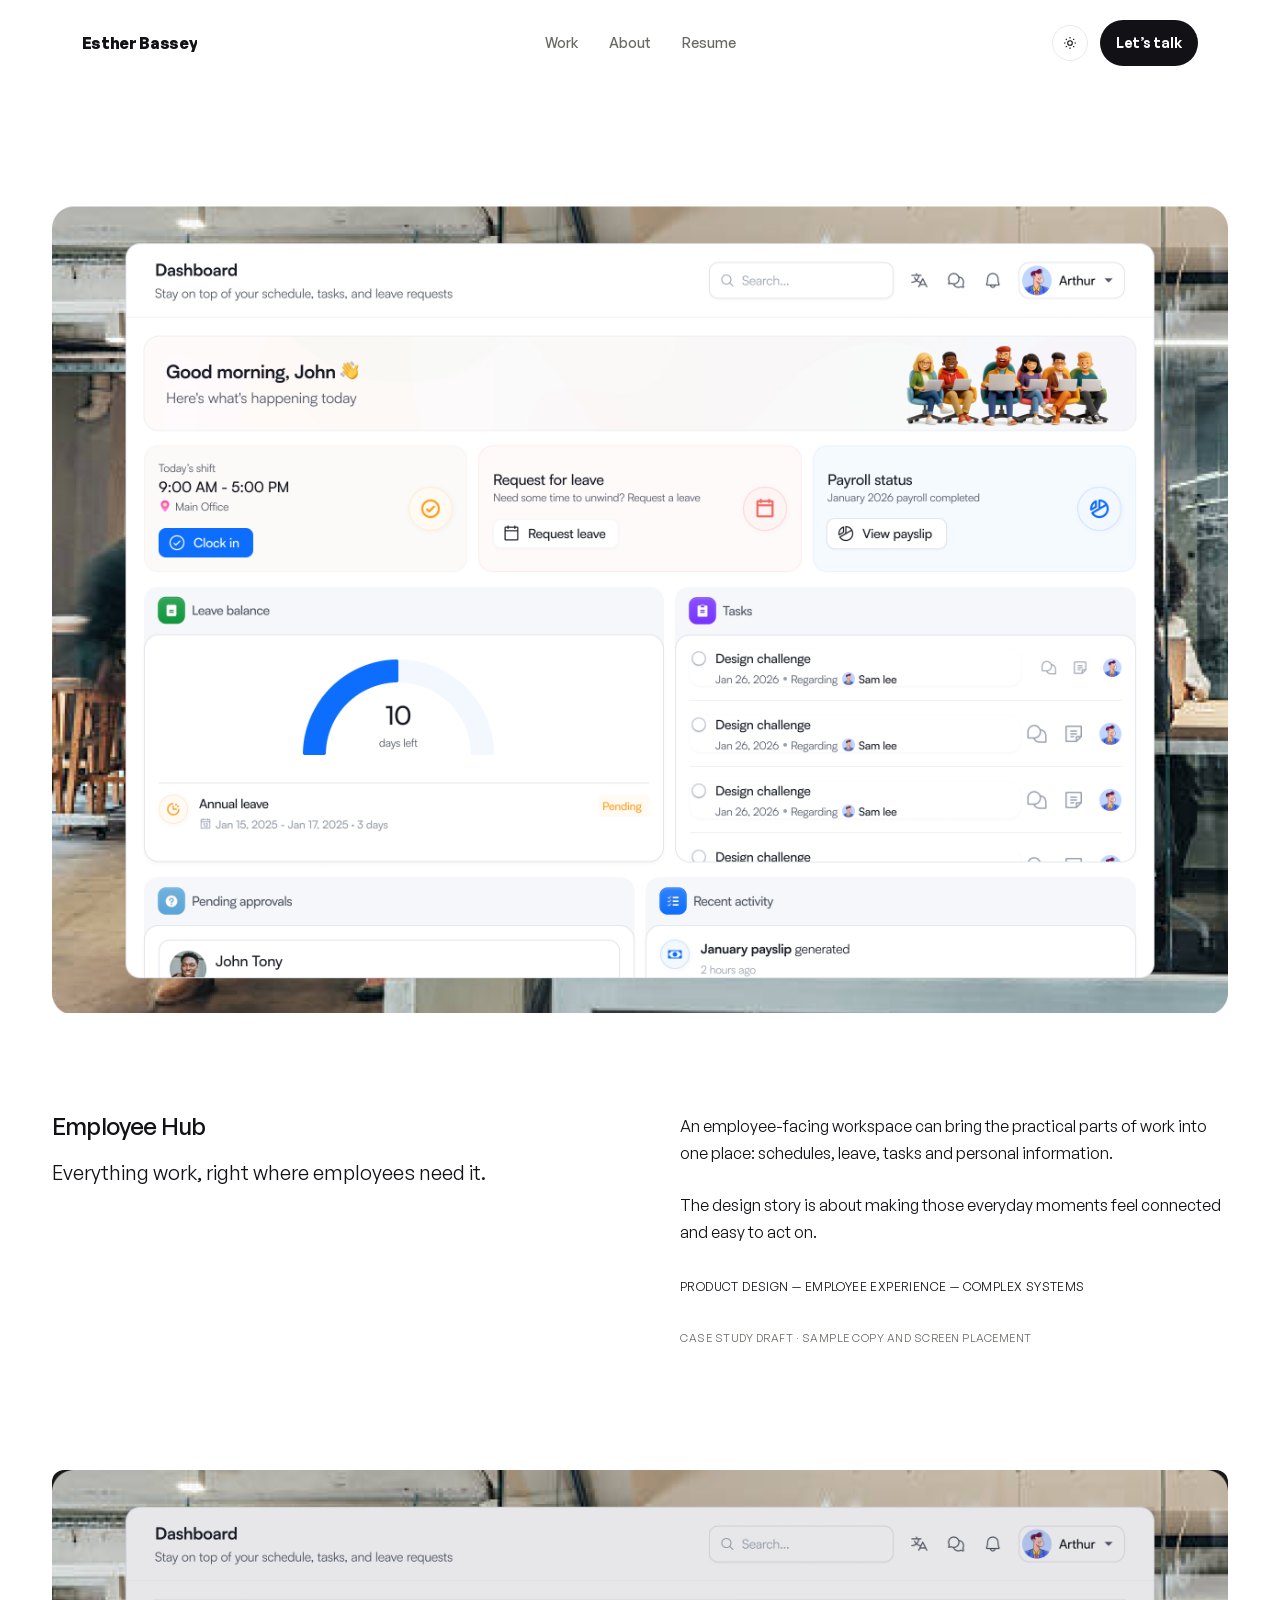
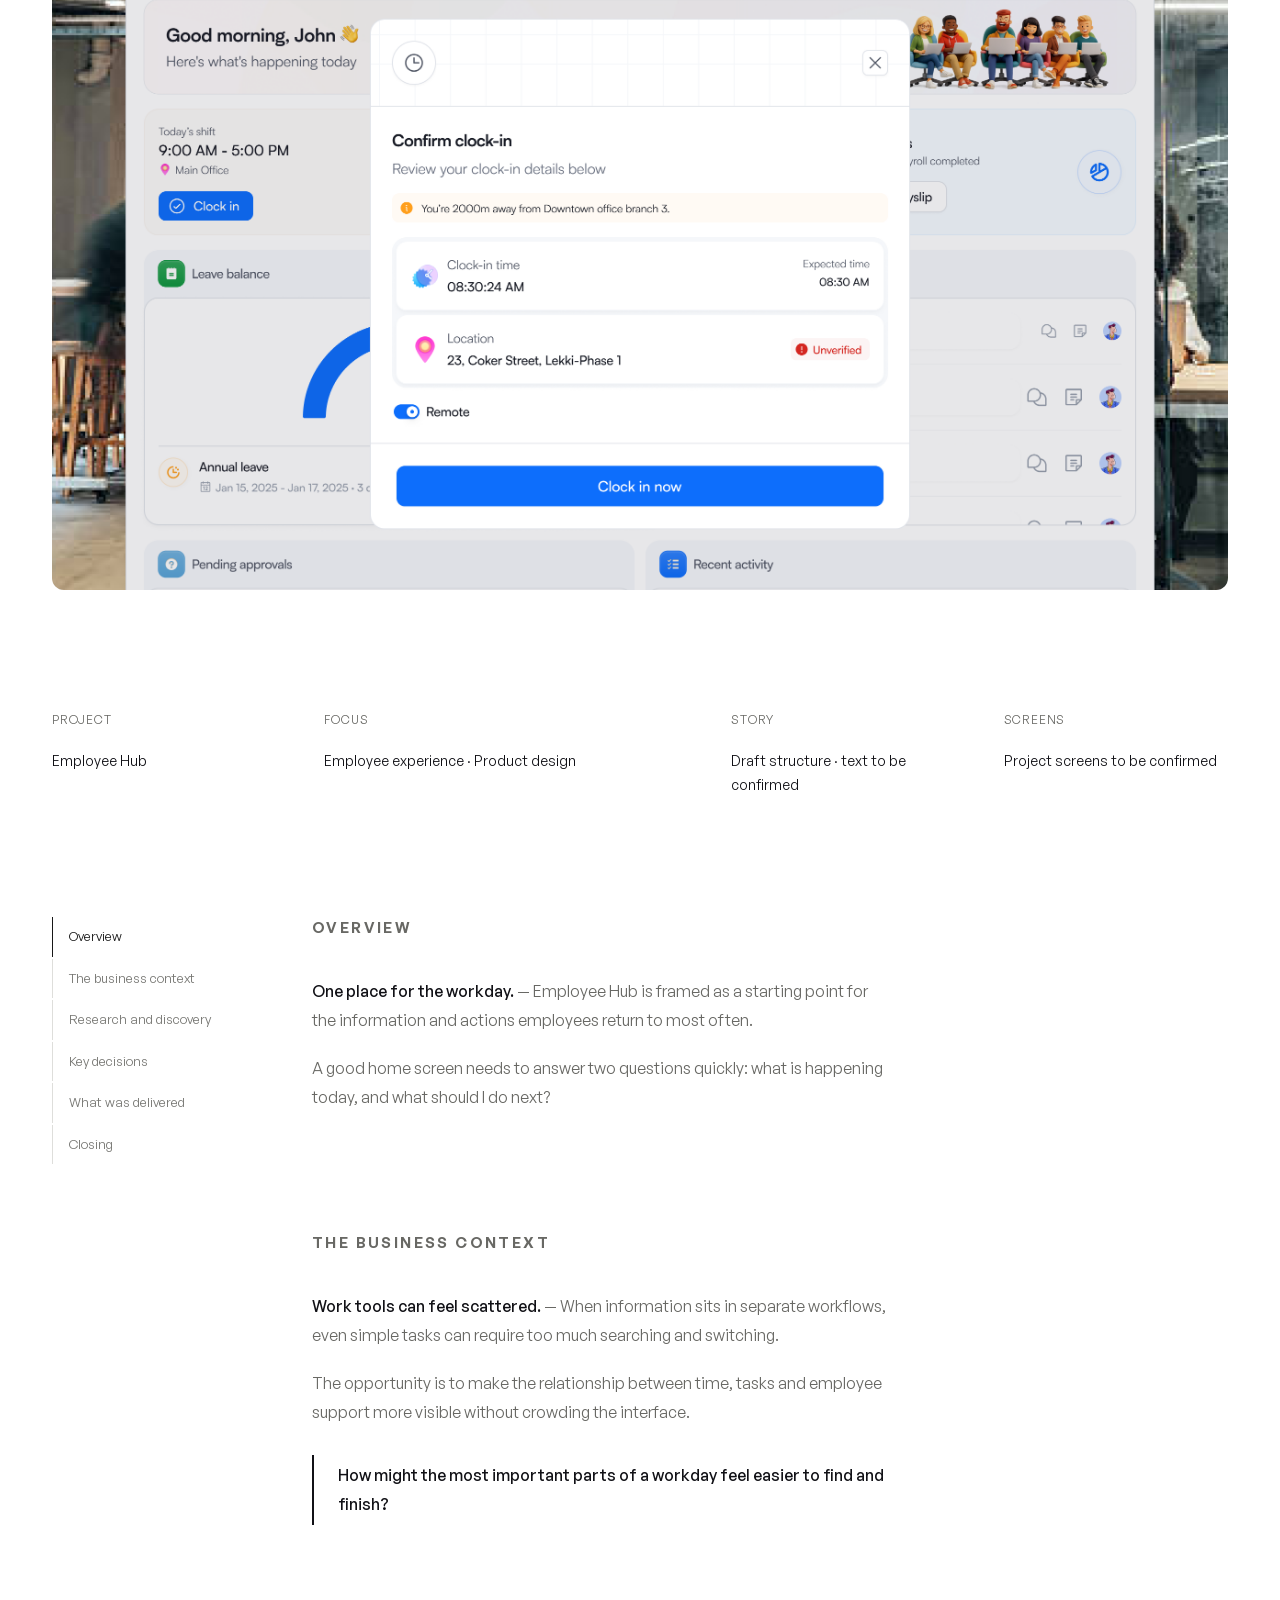
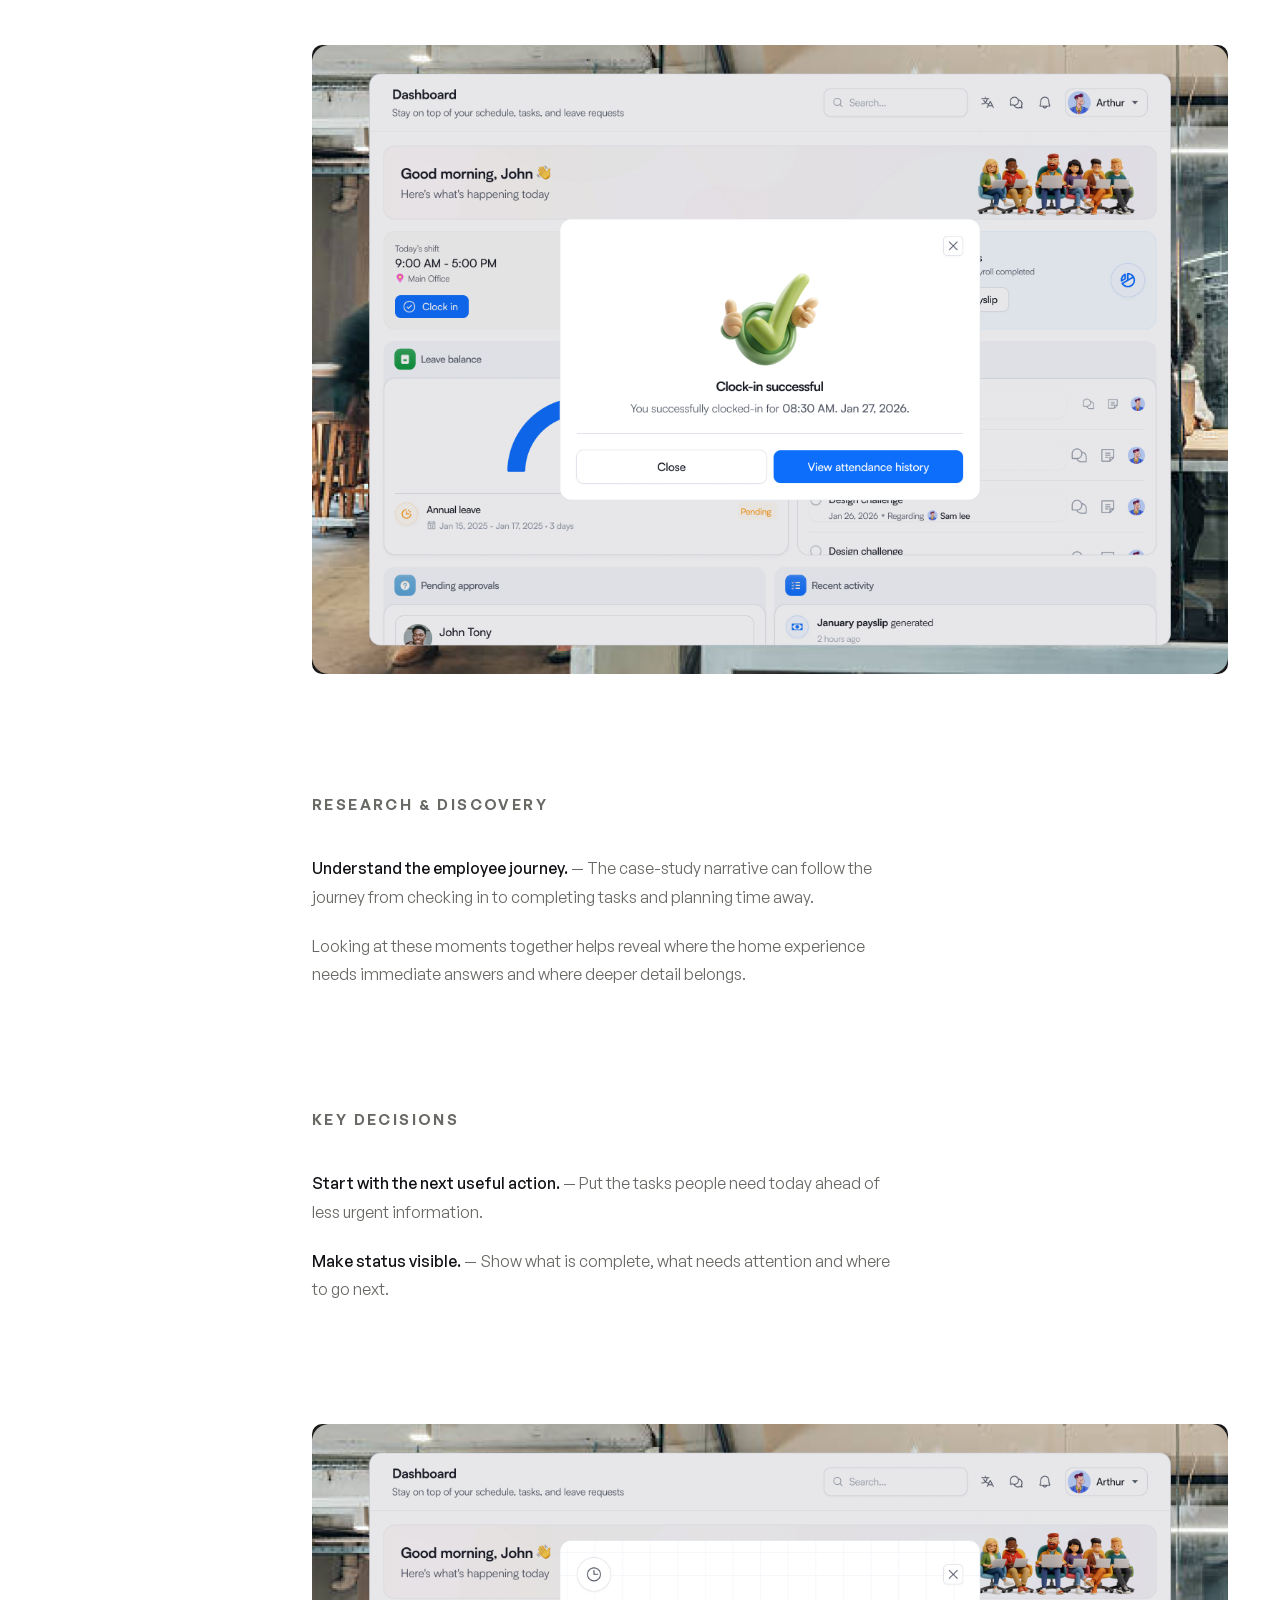
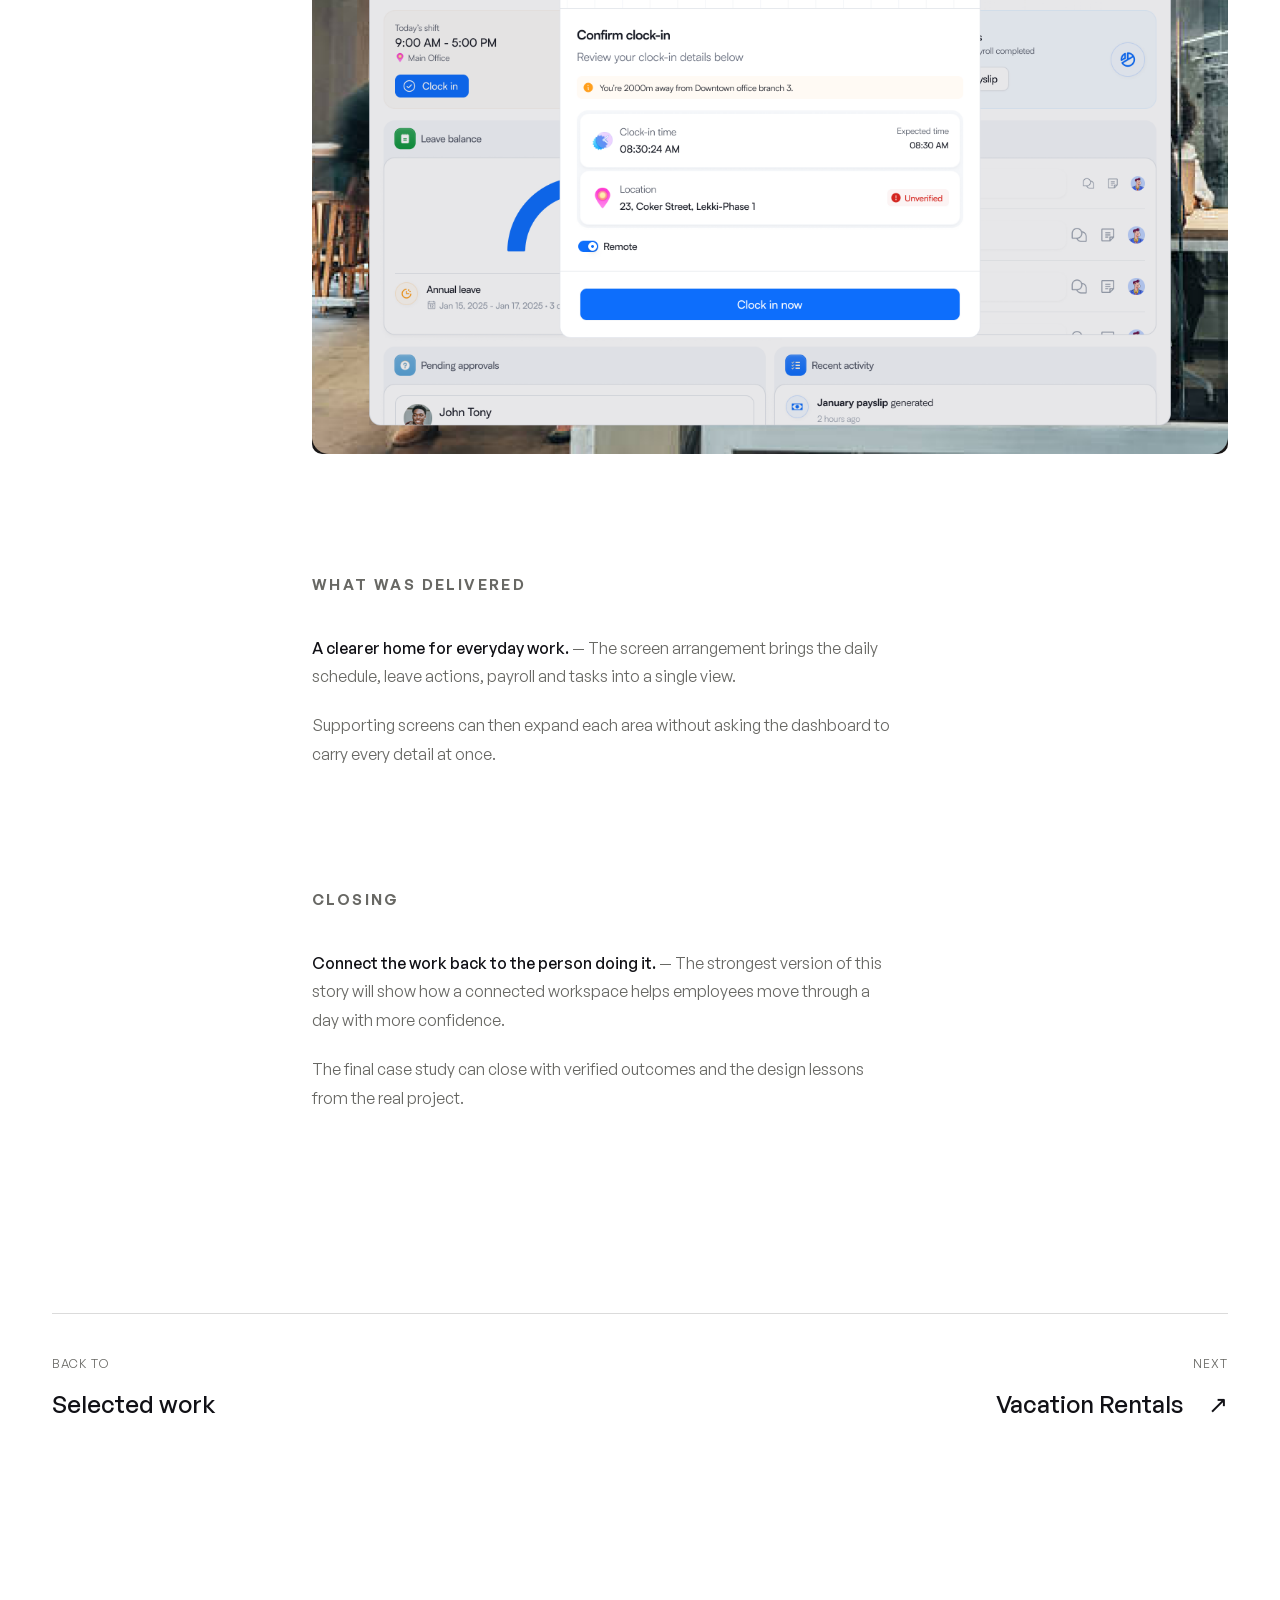
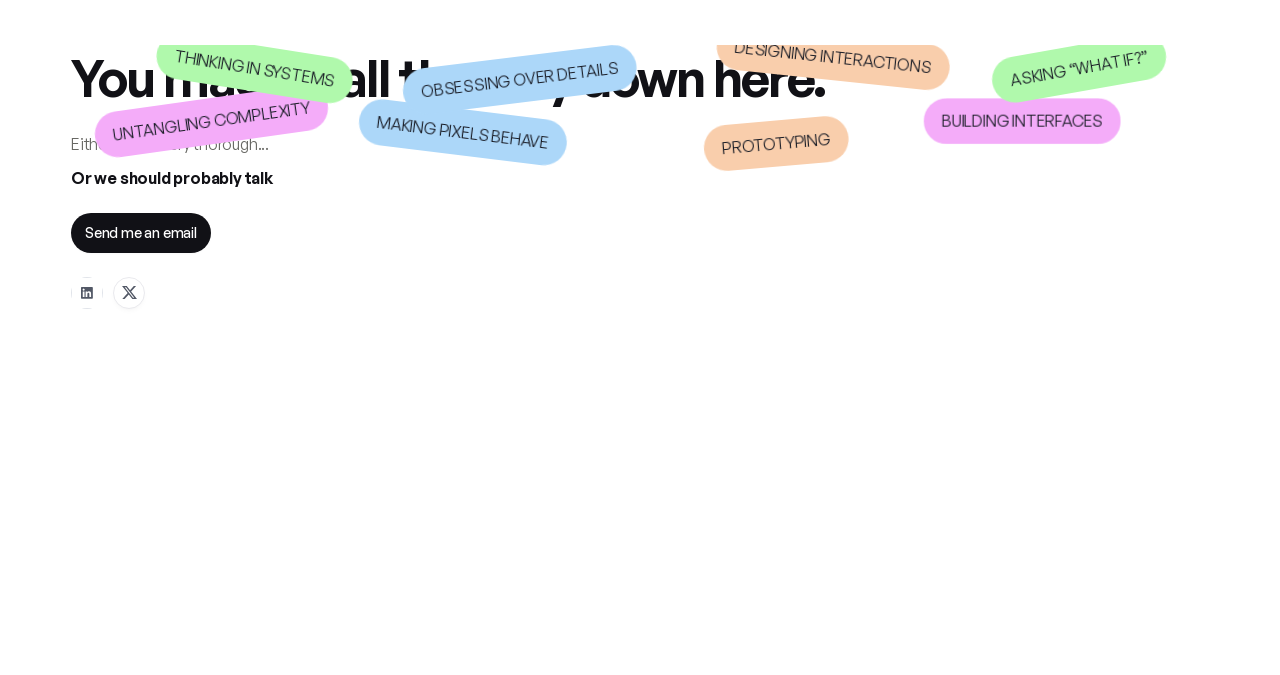
==== project-case-study.html @ c68f7276 "Add portfolio case study pages and Rentlens showcase" ====
<!doctype html>
<html lang="en">
<head>
  <meta charset="utf-8">
  <meta name="viewport" content="width=device-width, initial-scale=1">
  <meta name="robots" content="noindex">
  <title>Case study draft — Esther Bassey</title>
  <script>try { document.documentElement.dataset.theme = localStorage.getItem('portfolio-theme') || (matchMedia('(prefers-color-scheme: dark)').matches ? 'dark' : 'light'); } catch { document.documentElement.dataset.theme = matchMedia('(prefers-color-scheme: dark)').matches ? 'dark' : 'light'; }</script>
  <link rel="stylesheet" href="./styles.css?v=20260927-2">
  <link rel="stylesheet" href="./case-study.css">
  <script src="./project-case-study.js" defer></script>
  <script src="./case-study.js" defer></script>
  <script src="./case-footer.js" defer></script>
</head>
<body>
  <a class="skip" href="#main-content">Skip to main content</a>
  <header class="site-header">
    <div class="header-shell">
      <a class="brand" href="./index.html#top" aria-label="Esther Bassey, home"><span class="brand-full">Esther Bassey</span><span class="brand-short" aria-hidden="true">EB</span></a>
      <nav class="desktop-nav" aria-label="Primary navigation"><a href="./index.html#selected-work">Work</a><a href="./index.html#about">About</a><a href="./index.html#resume">Resume</a></nav>
      <div class="header-actions"><button class="theme-button" type="button" aria-label="Toggle color theme"><svg viewBox="0 0 24 24" aria-hidden="true"><path d="M12 3v2.2M12 18.8V21M3 12h2.2M18.8 12H21M5.64 5.64 7.2 7.2M16.8 16.8l1.56 1.56M18.36 5.64 16.8 7.2M7.2 16.8l-1.56 1.56"/><circle cx="12" cy="12" r="3.5"/></svg></button><a class="talk-button" href="mailto:estherbassey4502@gmail.com">Let’s talk</a></div>
    </div>
  </header>
  <main id="main-content" class="container">
    <figure class="cover draft-cover" id="case-cover"></figure>
    <section class="introduction">
      <div><h1 id="case-title"></h1><p class="subtitle" id="case-subtitle"></p></div>
      <div class="intro-copy"><p id="case-intro-one"></p><p id="case-intro-two"></p><p class="disciplines" id="case-disciplines"></p><span class="draft-label">CASE STUDY DRAFT · SAMPLE COPY AND SCREEN PLACEMENT</span></div>
    </section>
    <figure class="wide-image draft-wide-image"><img id="case-wide-image" alt="" loading="lazy"></figure>
    <dl class="project-details">
      <div><dt>PROJECT</dt><dd id="case-project"></dd></div>
      <div><dt>FOCUS</dt><dd id="case-focus"></dd></div>
      <div><dt>STORY</dt><dd>Draft structure · text to be confirmed</dd></div>
      <div><dt>SCREENS</dt><dd>Project screens to be confirmed</dd></div>
    </dl>
    <div class="story-layout">
      <aside><nav class="contents" aria-label="Page sections"><a href="#overview" class="active">Overview</a><a href="#the-business-context">The business context</a><a href="#research-and-discovery">Research and discovery</a><a href="#key-decisions">Key decisions</a><a href="#what-was-delivered">What was delivered</a><a href="#closing">Closing</a></nav></aside>
      <div class="story">
        <section id="overview"><h2>Overview</h2><p class="story-lead" id="case-overview-lead"></p><p id="case-overview-detail"></p></section>
        <section id="the-business-context"><h2>The business context</h2><p class="story-lead" id="case-context-lead"></p><p id="case-context-detail"></p><blockquote id="case-context-question"></blockquote></section>
        <figure class="story-image draft-story-image"><img id="case-story-image-one" alt="" loading="lazy"></figure>
        <section id="research-and-discovery"><h2>Research &amp; discovery</h2><p class="story-lead" id="case-research-lead"></p><p id="case-research-detail"></p></section>
        <section id="key-decisions"><h2>Key decisions</h2><p class="story-lead" id="case-decision-one"></p><p class="story-lead" id="case-decision-two"></p></section>
        <figure class="story-image draft-story-image"><img id="case-story-image-two" alt="" loading="lazy"></figure>
        <section id="what-was-delivered"><h2>What was delivered</h2><p class="story-lead" id="case-delivered-lead"></p><p id="case-delivered-detail"></p></section>
        <section id="closing"><h2>Closing</h2><p class="story-lead" id="case-closing-lead"></p><p id="case-closing-detail"></p></section>
      </div>
    </div>
    <nav class="project-pagination" aria-label="More projects"><a href="./index.html#selected-work"><span>BACK TO</span><strong>Selected work</strong></a><a id="case-next-link" href="./vacation-rentals.html"><span>NEXT</span><strong id="case-next-title">Vacation Rentals <i aria-hidden="true">↗</i></strong></a></nav>
  </main>
  <footer class="contact-section" id="contact" aria-labelledby="contact-title">
    <div class="contact-inner">
      <div class="contact-intro"><h2 id="contact-title">You made it all the way down here.</h2><div class="contact-details"><div class="contact-copy"><p>Either you're very thorough...</p><p>Or we should probably talk</p></div><a class="contact-email" href="mailto:estherbassey4502@gmail.com">Send me an email</a><div class="contact-socials" aria-label="Social platforms"><a class="contact-social contact-linkedin" href="https://www.linkedin.com/in/esther-bassey-530497216/" target="_blank" rel="noopener noreferrer" aria-label="Esther Bassey on LinkedIn"><img src="./assets/social-linkedin.svg" width="40" height="40" alt=""></a><a class="contact-social contact-x" href="https://x.com/estybayy" target="_blank" rel="noopener noreferrer" aria-label="Esther Bassey on X"><img src="./assets/social-x.svg" width="15" height="13" alt=""></a></div></div></div>
      <ul class="contact-tags" aria-label="Things I do"><li>UNTANGLING COMPLEXITY</li><li>MAKING PIXELS BEHAVE</li><li>PROTOTYPING</li><li>BUILDING INTERFACES</li><li>THINKING IN SYSTEMS</li><li>OBSESSING OVER DETAILS</li><li>DESIGNING INTERACTIONS</li><li>ASKING “WHAT IF?”</li></ul>
    </div>
  </footer>
</body>
</html>
---- styles.css ----
@font-face {
  font-family: "General Sans";
  src: url("./assets/GeneralSans-Variable.woff2") format("woff2");
  font-style: normal;
  font-weight: 200 700;
  font-display: swap;
}

:root {
  color-scheme: light;
  --page: #ffffff;
  --ink: #111116;
  --muted: #74747d;
  --line: #e9e9ed;
  --soft: #f5f7fa;
  --accent: #ed71df;
  --ease: cubic-bezier(0.2, 0.8, 0.2, 1);
}

* { box-sizing: border-box; }

html { scroll-behavior: smooth; scroll-padding-top: 86px; }

body {
  margin: 0;
  background: var(--page);
  color: var(--ink);
  font-family: "General Sans", "Helvetica Neue", Arial, sans-serif;
  -webkit-font-smoothing: antialiased;
  transition: background-color .2s ease, color .2s ease;
}

a { color: inherit; text-decoration: none; }
::selection { background: #000; color: #fff; }

button { font: inherit; }

:where(a, button, [tabindex]):focus-visible { outline: 2px solid var(--accent); outline-offset: 4px; }

.site-header {
  display: flow-root;
  height: 86px;
  width: 100%;
  position: sticky;
  top: 0;
  z-index: 20;
}

.header-shell {
  height: 86px;
  width: 100%;
  padding: 0 clamp(24px, 6.3vw, 96px);
  display: grid;
  grid-template-columns: 1fr auto 1fr;
  align-items: center;
  margin: 0 auto;
  border: 1px solid transparent;
  border-radius: 0;
  background: transparent;
  transition: width .5s var(--ease), height .5s var(--ease), margin-top .5s var(--ease), padding .5s var(--ease), border-radius .5s var(--ease), background-color .35s ease, border-color .35s ease, box-shadow .35s ease;
}

.site-header.is-scrolled .header-shell {
  width: min(760px, calc(100% - 32px));
  height: 62px;
  margin-top: 24px;
  padding: 0 18px;
  border: 1px solid color-mix(in srgb, var(--line) 70%, transparent);
  border-radius: 32px;
  background: color-mix(in srgb, var(--page) 40%, transparent);
  box-shadow: 0 12px 34px color-mix(in srgb, var(--ink) 9%, transparent);
  backdrop-filter: blur(24px) saturate(1.2);
  -webkit-backdrop-filter: blur(24px) saturate(1.2);
}

.brand {
  display: flex;
  align-items: center;
  white-space: nowrap;
  font-size: 16px;
  font-weight: 700;
  letter-spacing: -0.02em;
  justify-self: start;
}

.brand-full, .brand-short { display: block; overflow: hidden; transition: max-width .4s var(--ease), opacity .2s ease; }
.brand-full { max-width: 180px; opacity: 1; }
.brand-short { max-width: 0; opacity: 0; letter-spacing: .12em; }
.site-header.is-scrolled .brand-full { max-width: 0; opacity: 0; }
.site-header.is-scrolled .brand-short { max-width: 36px; opacity: 1; }

.desktop-nav { display: flex; height: 100%; gap: 31px; }

.desktop-nav a {
  position: relative;
  display: grid;
  place-items: center;
  font-size: 14px;
  font-weight: 500;
  color: var(--muted);
  transition: color .2s ease;
}

.desktop-nav a:hover, .desktop-nav a.active { color: var(--ink); }

.desktop-nav a.active::after {
  content: "";
  width: 24px;
  height: 2px;
  border-radius: 99px;
  background: var(--accent);
  position: absolute;
  bottom: -1px;
  left: 50%;
  transform: translateX(-50%);
}

.header-actions { display: flex; align-items: center; gap: 12px; justify-self: end; }

.theme-button {
  width: 36px;
  height: 36px;
  display: grid;
  place-items: center;
  border: 1px solid var(--line);
  border-radius: 24px;
  background: transparent;
  color: var(--ink);
  cursor: pointer;
}

.theme-button svg { width: 16px; fill: none; stroke: currentColor; stroke-width: 1.6; }

.talk-button {
  padding: 11px 16px;
  border-radius: 24px;
  background: var(--ink);
  color: var(--page);
  font-size: 14px;
  font-weight: 600;
  transition: transform .25s var(--ease), opacity .25s ease;
}

.talk-button:hover { transform: translateY(-2px); opacity: .84; }

.hero {
  padding: 120px 24px 0;
  text-align: center;
}

.hero-copy {
  width: min(694px, 100%);
  margin: 0 auto;
}

.hero h1 {
  margin: 0 0 15px;
  font-size: clamp(38px, 5.2vw, 80px);
  line-height: 1.08;
  font-weight: 700;
  letter-spacing: -.065em;
}

.hero-rough {
  color: transparent;
  background-image: radial-gradient(circle, var(--ink) 1.2px, transparent 1.6px), radial-gradient(circle, var(--ink) 1px, transparent 1.4px);
  background-size: 4px 4px;
  background-position: 0 0, 2px 2px;
  background-clip: text;
  -webkit-background-clip: text;
  animation: hero-grain 1.8s steps(6, end) infinite;
}

.hero-rough:hover { color: var(--ink); background: none; animation: none; }

@keyframes hero-grain {
  0%, 100% { background-position: 0 0, 2px 2px; }
  25% { background-position: 1px -2px, 3px 1px; }
  50% { background-position: -2px 1px, 1px 3px; }
  75% { background-position: 2px 2px, -1px -1px; }
}

.hero-description {
  width: min(694px, 100%);
  margin: 0 auto;
  color: var(--muted);
  font-size: 14px;
  line-height: 1.55;
}

.hero-description strong { color: var(--ink); font-weight: 700; }

.hero-highlights-viewport {
  width: 100%;
  margin: 52px auto 0;
  overflow: hidden;
  -webkit-mask-image: linear-gradient(to right, transparent, #000 10%, #000 90%, transparent);
  mask-image: linear-gradient(to right, transparent, #000 10%, #000 90%, transparent);
}

.hero-highlights-track {
  display: flex;
  width: max-content;
  animation: hero-marquee 24s linear infinite;
}

.hero-highlights-viewport:hover .hero-highlights-track { animation-play-state: paused; }

@keyframes hero-marquee { to { transform: translateX(-50%); } }

.hero-highlights {
  display: flex;
  align-items: center;
  flex: none;
  margin: 0;
  padding: 0;
  list-style: none;
  color: var(--muted);
  font-size: clamp(12px, .85vw, 16px);
}

.hero-highlights li { padding: 0 28px; white-space: nowrap; }
.hero-highlights li + li, .hero-highlights-track .hero-highlights + .hero-highlights li:first-child { border-left: 1px solid var(--line); }

@media (prefers-reduced-motion: reduce) {
  .hero-rough { color: var(--ink); background: none; animation: none; }
  .hero-highlights-viewport { overflow-x: auto; mask-image: none; -webkit-mask-image: none; }
  .hero-highlights-track { animation: none; }
  .hero-highlights[aria-hidden="true"] { display: none; }
}

.work-showcase {
  position: relative;
  width: calc(100% - 2 * clamp(12px, 5.55vw, 80px));
  max-width: clamp(1280px, 83.333vw, 1600px);
  aspect-ratio: 1280 / 704.38;
  margin: 54px auto 120px;
  overflow: hidden;
  border-radius: 24px;
  background: #f5f7fa;
  cursor: pointer;
  isolation: isolate;
  outline: none;
  transition: aspect-ratio 1050ms cubic-bezier(.16, 1, .3, 1);
}

[data-theme="dark"] .work-showcase { background: #292931; }
.work-showcase:focus-visible { box-shadow: 0 0 0 3px var(--page), 0 0 0 6px var(--accent); }
.work-showcase.is-organized { aspect-ratio: 1328 / 681; }

.showcase-stage {
  position: absolute;
  inset: 11.36% 3.125%;
  transition: inset 1050ms cubic-bezier(.16, 1, .3, 1);
}

.work-showcase.is-organized .showcase-stage { inset: 11.7474% 3.01205%; }

.showcase-card {
  position: absolute;
  display: block;
  object-fit: fill;
  border-radius: 8.247% / 4.607%;
  transform-origin: center;
  backface-visibility: hidden;
  will-change: left, top, width, height, transform;
  transition:
    left 1050ms cubic-bezier(.16, 1, .3, 1),
    top 1050ms cubic-bezier(.16, 1, .3, 1),
    width 1050ms cubic-bezier(.16, 1, .3, 1),
    height 1050ms cubic-bezier(.16, 1, .3, 1),
    transform 1050ms cubic-bezier(.16, 1, .3, 1);
}

.showcase-card-ai { border-radius: 7.08% / 4.607%; }
.systems-card { overflow: hidden; }
.systems-card-image { display: block; width: 100%; height: 100%; object-fit: fill; border-radius: inherit; }
.systems-card-title {
  position: absolute;
  top: 5.8%;
  left: 0;
  z-index: 2;
  width: 100%;
  padding: 2.1% 0 1.8%;
  background: #f8cead;
  color: #181b25;
  font-size: clamp(8px, 1.55vw, 24px);
  font-weight: 600;
  line-height: 1;
  text-align: center;
  white-space: nowrap;
}

.interaction-demo {
  overflow: hidden;
  border: .5px solid #e1e4ea;
  background: #acd7f9;
}

.interaction-demo-title {
  position: absolute;
  top: 7.77%;
  left: 50%;
  z-index: 12;
  color: #181b25;
  font-size: clamp(8px, 1.55vw, 24px);
  font-weight: 600;
  line-height: 1;
  letter-spacing: -.01em;
  transform: translateX(-50%);
  white-space: nowrap;
}

.interaction-tile {
  position: absolute;
  left: var(--stack-x);
  top: var(--stack-y);
  z-index: calc(var(--i) + 3);
  display: block;
  width: 18.4867%;
  height: auto;
  opacity: 0;
  filter: drop-shadow(0 3px 4px rgba(24, 27, 37, .22));
  transform: translate(-50%, -50%) scale(.72) rotate(var(--r));
  transform-origin: center;
  transition:
    left 1050ms cubic-bezier(.16, 1, .3, 1),
    top 1050ms cubic-bezier(.16, 1, .3, 1),
    transform 1050ms cubic-bezier(.16, 1, .3, 1),
    opacity 180ms ease;
  will-change: left, top, transform, opacity;
}

.interaction-demo.is-stacking .interaction-tile:not(.interaction-tile-clock) {
  animation: interaction-tile-enter 440ms cubic-bezier(.2, .8, .2, 1) both;
  animation-delay: calc(var(--i) * 105ms);
}

.interaction-demo.is-ready .interaction-tile {
  opacity: 1;
  transform: translate(-50%, -50%) scale(1) rotate(var(--r));
}

.interaction-demo.is-ready:not(.is-expanded) .interaction-tile-clock { opacity: 0; }

.interaction-demo.is-expanded .interaction-tile { filter: drop-shadow(0 1px 1px rgba(24, 27, 37, .08)); transform: translate(0, 0) scale(1) rotate(0deg); }
.interaction-demo.is-expanded .interaction-tile-ai { left: 8.609%; top: 29.049%; }
.interaction-demo.is-expanded .interaction-tile-meeting { left: 38.943%; top: 28.215%; }
.interaction-demo.is-expanded .interaction-tile-celebrations { left: 72.595%; top: 29.442%; }
.interaction-demo.is-expanded .interaction-tile-shift { left: 2.950%; top: 54.406%; }
.interaction-demo.is-expanded .interaction-tile-success { left: 78.564%; top: 55.290%; }
.interaction-demo.is-expanded .interaction-tile-request { left: 6.949%; top: 75.238%; }
.interaction-demo.is-expanded .interaction-tile-compliance { left: 41.433%; top: 76.415%; }
.interaction-demo.is-expanded .interaction-tile-clock { left: 78.632%; top: 75.238%; }

.interaction-demo-copy {
  position: absolute;
  left: 34.513%;
  top: 53.743%;
  z-index: 2;
  display: block;
  width: 30.937%;
  height: auto;
  opacity: 0;
  transform: translateY(8px) scale(.96);
  transition: opacity 420ms ease 520ms, transform 620ms cubic-bezier(.16, 1, .3, 1) 480ms;
}

.interaction-demo.is-expanded .interaction-demo-copy { opacity: 1; transform: translateY(0) scale(1); }

@keyframes interaction-tile-enter {
  0% { opacity: 0; transform: translate(-50%, -50%) scale(.46) rotate(var(--r)); }
  68% { opacity: 1; transform: translate(-50%, -50%) scale(1.08) rotate(var(--r)); }
  100% { opacity: 1; transform: translate(-50%, -50%) scale(1) rotate(var(--r)); }
}

.showcase-card-product { left: -1.917%; top: 2.15%; width: 24.25%; height: 95.77%; transform: rotate(4deg); transition-delay: 0ms; }
.showcase-card-interaction { left: 21.909%; top: 4.945%; width: 24.25%; height: 95.77%; transform: rotate(-3deg); transition-delay: 20ms; }
.showcase-card-systems { left: 52.908%; top: 2.15%; width: 24.25%; height: 95.77%; transform: rotate(5deg); transition-delay: 40ms; }
.showcase-card-ai { left: 76.70%; top: 6.49%; width: 28.25%; height: 95.77%; transform: rotate(-4deg); transition-delay: 60ms; }

.work-showcase:not(.is-organized) .showcase-card:hover { scale: 1.008; translate: 0 -3px; }

.work-showcase.is-organized .showcase-card { top: 0; height: 100%; transform: rotate(0deg); }
.work-showcase.is-organized .showcase-card-product { left: 0; width: 23.3173%; }
.work-showcase.is-organized .showcase-card-interaction { left: 24.2788%; width: 23.3173%; }
.work-showcase.is-organized .showcase-card-systems { left: 48.5577%; width: 23.3173%; }
.work-showcase.is-organized .showcase-card-ai { left: 72.8365%; width: 27.1635%; }

.showcase-hint {
  position: absolute;
  right: 22px;
  bottom: 18px;
  z-index: 3;
  color: #6e737d;
  font-size: 10px;
  font-weight: 600;
  letter-spacing: .08em;
}

[data-theme="dark"] .showcase-hint { color: #aeb2bb; }
.showcase-hint-mobile { display: none; }

.showcase-cursor-pill {
  position: absolute;
  left: 0;
  top: 0;
  z-index: 5;
  display: inline-flex;
  align-items: center;
  padding: 8px 12px;
  border: 0;
  border-radius: 999px;
  background: var(--accent);
  box-shadow: 0 8px 22px rgba(237, 113, 223, .24);
  color: #fff;
  font-size: 14px;
  font-weight: 500;
  letter-spacing: .01em;
  line-height: 1;
  white-space: nowrap;
  pointer-events: none;
  opacity: 0;
  transform: translate3d(-999px, -999px, 0) scale(.92);
  transition: opacity 160ms ease, scale 160ms ease, transform 80ms linear;
}

.work-showcase.is-pointer-inside .showcase-cursor-pill { opacity: 1; scale: 1; }

@media (max-width: 700px) {
  .work-showcase, .work-showcase.is-organized { aspect-ratio: 1 / 1.18; }
  .showcase-stage { inset: 8% 5% 10%; }
  .work-showcase.is-organized .showcase-stage { inset: 8% 5% 10%; }
  .showcase-card { transition-duration: 680ms; }
  .showcase-card-product { left: -2%; top: 0; width: 49%; height: 47%; transform: rotate(2deg); }
  .showcase-card-interaction { left: 48%; top: 3%; width: 49%; height: 46%; transform: rotate(-1.5deg); }
  .showcase-card-systems { left: 1%; top: 49%; width: 50%; height: 47%; transform: rotate(2.5deg); }
  .showcase-card-ai { left: 48%; top: 51%; width: 55%; height: 47%; transform: rotate(-2deg); }
  .work-showcase.is-organized .showcase-card { width: 48%; height: 47%; transform: none; }
  .work-showcase.is-organized .showcase-card-product { left: 0; top: 0; }
  .work-showcase.is-organized .showcase-card-interaction { left: 52%; top: 0; }
  .work-showcase.is-organized .showcase-card-systems { left: 0; top: 51%; }
  .work-showcase.is-organized .showcase-card-ai { left: 52%; top: 51%; }
  .showcase-hint { right: 14px; bottom: 12px; }
  .showcase-hint-desktop { display: none; }
  .showcase-hint-mobile { display: inline; }
  .showcase-cursor-pill { display: none; }
}

@media (prefers-reduced-motion: reduce) {
  .showcase-card { transition-duration: 180ms; transition-delay: 0ms; }
  .showcase-cursor-pill { transition-duration: 100ms; }
  .employee-demo-state, .employee-demo-pointer,
  .vacation-demo-state, .vacation-demo-pointer,
  .moments-demo-state, .moments-demo-pointer { display: none; }
}

.selected-work { width: 100%; margin: 0 auto; }
.selected-work-art { display: flex; flex-direction: column; gap: 48px; }
.selected-work-slice-wrap { position: relative; overflow: hidden; cursor: pointer; }
.selected-work-slice { display: block; width: 100%; height: auto; flex: none; }
.selected-work-content { position: absolute; width: 1px; height: 1px; padding: 0; overflow: hidden; clip-path: inset(50%); white-space: nowrap; }
.selected-work-intro { display: flex; align-items: flex-start; gap: 24px; margin-bottom: 40px; }
.section-number { padding-top: 14px; color: var(--muted); font-size: 16px; }
.selected-work-intro h2 { margin: 0; font-size: clamp(36px, 5vw, 64px); line-height: 1.1; letter-spacing: -.055em; }
.selected-work-intro p { margin: 8px 0 0; color: var(--muted); font-size: 16px; }
.project-list { display: flex; flex-direction: column; gap: 48px; }
.project-image-wrap { position: relative; overflow: hidden; border-radius: 24px; cursor: pointer; }
.case-study-card-link { position: absolute; inset: 0; z-index: 8; border-radius: 24px; }
.case-study-card-link:focus-visible { outline: 3px solid var(--ink); outline-offset: -4px; }
.project-image { display: block; width: 100%; height: auto; border-radius: 24px; overflow: hidden; background: var(--soft); }
.rentlens-scroll {
  position: absolute;
  left: 6.25%;
  right: 6.25%;
  top: 14.6591%;
  bottom: 4.5455%;
  overflow: hidden;
  background: #fafafa;
  border-radius: 0 0 12px 12px;
  scrollbar-width: none;
  pointer-events: none;
}
.selected-rentlens-content { max-width: 1760px; margin: 48px auto 0; padding: 0 clamp(24px, 5.55vw, 80px); }
@media (max-width: 900px) {
  .selected-rentlens-content { padding: 0 16px; }
  :root:not([data-theme="dark"]) .selected-rentlens-content { margin-top: -32px; }
}
.rentlens-scroll::-webkit-scrollbar { display: none; }
.rentlens-scroll-content { position: relative; container-type: inline-size; }
.rentlens-address-tags {
  position: absolute;
  top: 22.16495%;
  left: 9.10714%;
  width: 83.75%;
  height: 2.4055%;
  display: flex;
  align-items: center;
  gap: .44643cqw;
  background: #fff;
  color: #525866;
  font: 400 1.07143cqw/1.42857cqw Arial, sans-serif;
  letter-spacing: -.02143cqw;
}
.rentlens-address-tags span {
  flex: 0 0 auto;
  width: max-content;
  padding: .26786cqw .53571cqw;
  border: 1px solid #eff0f3;
  border-radius: .53571cqw;
  white-space: nowrap;
}
.rentlens-review-grid {
  position: absolute;
  left: 8.57143%;
  top: 36.08247%;
  width: 82.85714%;
  bottom: 3.43643%;
  padding: .71429cqw;
  display: grid;
  grid-template-columns: repeat(2, minmax(0, 1fr));
  grid-auto-rows: max-content;
  align-content: start;
  gap: 1.42857cqw;
  background: #fff;
  color: #17191c;
  font: 400 1.25cqw/1.78571cqw Arial, sans-serif;
  letter-spacing: -.02cqw;
}
.rentlens-review-card {
  display: flex;
  flex-direction: column;
  gap: 1.07143cqw;
  padding: 1.42857cqw;
  border: 1px solid #eff0f3;
  border-radius: 1.78571cqw;
  background: #fff;
  box-shadow: 0 .17857cqw .71429cqw #10182812;
}
.rentlens-review-heading { display: flex; justify-content: space-between; }
.rentlens-review-heading small { display: block; font-size: 1.07143cqw; color: #525866; }
.rentlens-review-heading .rentlens-review-address { color: #969ba2; }
.rentlens-review-rating { text-align: right; white-space: nowrap; }
.rentlens-review-rating small { font-size: .89286cqw; }
.rentlens-review-summary { padding: 1.07143cqw; border-radius: 1.42857cqw; background: #edf4ff; }
.rentlens-review-summary > div { color: #0055ff; }
#rentlens-project .rentlens-review-summary p { margin: .71429cqw 0 0; font: inherit; color: inherit; }
.rentlens-review-summary p span { display: block; white-space: nowrap; }
.rentlens-review-tags { display: flex; gap: .71429cqw; white-space: nowrap; }
.rentlens-review-tags span { padding: .17857cqw .35714cqw; border: 1px solid #e6e8ed; border-radius: .44643cqw; font-size: 1.07143cqw; line-height: 1.42857cqw; color: #525866; }
.rentlens-scroll-content > img { display: block; width: 100%; height: auto; }
.rentlens-scroll-intro { position: absolute; top: 0; left: 0; display: block; width: 100%; height: auto; }
.rentlens-scroll:focus-visible { outline: 2px solid #fa7319; outline-offset: -2px; }
[data-theme="dark"] .rentlens-scroll { filter: brightness(.88); }
.rentlens-demo-pointer {
  position: absolute;
  left: 73%;
  top: 62%;
  width: clamp(14px, 1.45vw, 20px);
  aspect-ratio: 2 / 3;
  background: url("./assets/demo-cursor.svg") left top / contain no-repeat;
  filter: drop-shadow(0 2px 3px #0005);
  pointer-events: none;
  opacity: 0;
}
.rentlens-demo-playing .rentlens-demo-pointer { animation: rentlensCursorScroll 13s ease-in-out infinite; }
@keyframes rentlensCursorScroll {
  0%, 100% { opacity: 0; transform: translate(18px, 24px); }
  10%, 20% { opacity: 1; transform: translate(0, 0); }
  65%, 76% { opacity: 1; transform: translate(0, -28px); }
  85%, 95% { opacity: 0; transform: translate(0, -28px); }
}
@media (prefers-reduced-motion: reduce) { .rentlens-demo-pointer { display: none; } }
.employee-demo {
  position: absolute;
  inset: 0;
  z-index: 2;
  overflow: hidden;
  border-radius: clamp(10px, 1.15vw, 18px);
  pointer-events: none;
}
.employee-demo-art {
  left: 5.5556%;
  right: 5.5556%;
  top: 11.3157%;
  bottom: 10.5835%;
  border-radius: clamp(18px, 2vw, 32px);
}
.project-brand-patch {
  position: absolute;
  left: 6.25%;
  top: 4.35%;
  z-index: 5;
  display: flex;
  align-items: center;
  width: 12.9%;
  height: 7.4%;
  padding-left: 1.15%;
  background: #e7edf6;
  pointer-events: none;
  will-change: left, top;
}
.project-brand-patch img { display: block; width: clamp(18px, 2.1vw, 30px); height: auto; }
.vacation-demo .project-brand-patch { animation: vacationBrandPatch 24s step-end infinite; }
@keyframes vacationBrandPatch {
  0%, 10%, 97%, 100% { left: 6.25%; top: 4.35%; }
  12%, 94% { left: 0; top: 0; }
}
.employee-demo-state {
  position: absolute;
  inset: 0;
  width: 100%;
  height: 100%;
  object-fit: fill;
  opacity: 0;
  transform: none;
  animation-duration: 10s;
  animation-timing-function: steps(1, end);
  animation-iteration-count: infinite;
  will-change: opacity;
}
.employee-demo-confirm { animation-name: employeeConfirmState; }
.employee-demo-success { animation-name: employeeSuccessState; }
.employee-demo-pointer {
  position: absolute;
  left: 52%;
  top: 58%;
  z-index: 4;
  width: clamp(14px, 1.45vw, 20px);
  aspect-ratio: 2 / 3;
  background: url("./assets/demo-cursor.svg?v=20260923-2") left top / contain no-repeat;
  filter: drop-shadow(0 2px 3px rgba(0, 0, 0, .3));
  opacity: 0;
  animation: employeePointer 10s cubic-bezier(.4, 0, .2, 1) infinite;
  will-change: left, top, opacity, transform;
}
.employee-demo-pointer::before,
.employee-demo-pointer::after { content: none; }
.employee-demo-pulse {
  display: none;
  position: absolute;
  z-index: 3;
  width: clamp(20px, 2.5vw, 36px);
  aspect-ratio: 1;
  border: 2px solid var(--accent);
  border-radius: 50%;
  opacity: 0;
  transform: translate(-50%, -50%) scale(.25);
  animation: employeeClickPulse 10s ease-out infinite;
}
.employee-demo-pulse-one { left: 13%; top: 41.7%; animation-delay: 0s; }
.employee-demo-pulse-two { left: 50%; top: 75.8%; animation-delay: 2.85s; }
.employee-demo-pulse-three { left: 39.3%; top: 67%; animation-delay: 6s; }

@keyframes employeeConfirmState {
  0%, 21.999% { opacity: 0; }
  22%, 50% { opacity: 1; }
  50.001%, 100% { opacity: 0; }
}
@keyframes employeeSuccessState {
  0%, 51.999% { opacity: 0; }
  52%, 82% { opacity: 1; }
  82.001%, 100% { opacity: 0; }
}
@keyframes employeePointer {
  0%, 5% { left: 52%; top: 58%; opacity: 0; transform: scale(1); }
  8% { opacity: 1; }
  19% { left: 13%; top: 41.7%; opacity: 1; transform: scale(1); }
  21% { left: 13%; top: 41.7%; opacity: 1; transform: scale(.76); }
  23%, 32% { left: 13%; top: 41.7%; opacity: 1; transform: scale(1); }
  45% { left: 50%; top: 75.8%; opacity: 1; transform: scale(1); }
  48% { left: 50%; top: 75.8%; opacity: 1; transform: scale(.76); }
  50%, 62% { left: 50%; top: 75.8%; opacity: 1; transform: scale(1); }
  75% { left: 39.3%; top: 67%; opacity: 1; transform: scale(1); }
  78% { left: 39.3%; top: 67%; opacity: 1; transform: scale(.76); }
  80%, 84% { left: 39.3%; top: 67%; opacity: 1; transform: scale(1); }
  89%, 100% { left: 39.3%; top: 67%; opacity: 0; transform: scale(1); }
}
@keyframes employeeClickPulse {
  0%, 18%, 25%, 100% { opacity: 0; transform: translate(-50%, -50%) scale(.25); }
  20% { opacity: .85; }
  24% { opacity: 0; transform: translate(-50%, -50%) scale(1.7); }
}
.vacation-demo {
  position: absolute;
  inset: 0;
  z-index: 2;
  overflow: hidden;
  border-radius: clamp(10px, 1.15vw, 18px);
  pointer-events: none;
}
.vacation-demo-art {
  left: 5.5556%;
  right: 5.5556%;
  top: 0;
  bottom: 11.9560%;
  border-radius: clamp(18px, 2vw, 32px);
}
.vacation-demo-state {
  position: absolute;
  left: 0;
  top: 0;
  width: 100%;
  height: 100%;
  object-fit: fill;
  object-position: center top;
  opacity: 0;
  transform: none;
  animation-duration: 28s;
  animation-timing-function: steps(1, end);
  animation-iteration-count: infinite;
  will-change: opacity;
}
.vacation-state-availability { animation-name: vacationAvailability; }
.vacation-state-bookings { animation-name: vacationBookings; }
.vacation-state-reviews { animation-name: vacationReviews; }
.vacation-state-media { animation-name: vacationMedia; }
.vacation-state-amenities { animation-name: vacationAmenities; }
.vacation-state-smart-lock { animation-name: vacationSmartLock; }
.vacation-demo-pointer {
  position: absolute;
  left: 50%;
  top: 48%;
  z-index: 4;
  width: clamp(14px, 1.45vw, 20px);
  aspect-ratio: 2 / 3;
  background: url("./assets/demo-cursor.svg?v=20260923-2") left top / contain no-repeat;
  filter: drop-shadow(0 2px 3px rgba(0, 0, 0, .3));
  opacity: 0;
  animation: vacationPointer 28s cubic-bezier(.4, 0, .2, 1) infinite;
  will-change: left, top, opacity, transform;
}
.vacation-demo-pulse {
  display: none;
  position: absolute;
  z-index: 3;
  width: clamp(20px, 2.5vw, 36px);
  aspect-ratio: 1;
  border: 2px solid var(--accent);
  border-radius: 50%;
  opacity: 0;
  transform: translate(-50%, -50%) scale(.25);
  animation: vacationClickPulse 24s ease-out var(--delay) infinite;
}
.vacation-demo-pulse-one { left: 18.7%; top: 15.8%; }
.vacation-demo-pulse-two { left: 25.7%; top: 15.8%; }
.vacation-demo-pulse-three { left: 42.3%; top: 15.8%; }
.vacation-demo-pulse-four { left: 48%; top: 15.8%; }
.vacation-demo-pulse-five { left: 57.3%; top: 15.8%; }
.vacation-demo-pulse-six { left: 66.6%; top: 15.8%; }

@keyframes vacationAvailability {
  0%, 8.5% { opacity: 0; }
  8.6%, 18.8% { opacity: 1; }
  18.9%, 100% { opacity: 0; }
}
@keyframes vacationBookings {
  0%, 25.9% { opacity: 0; }
  26%, 38.1% { opacity: 1; }
  38.2%, 100% { opacity: 0; }
}
@keyframes vacationReviews {
  0%, 38% { opacity: 0; }
  38.1%, 50.2% { opacity: 1; }
  50.3%, 100% { opacity: 0; }
}
@keyframes vacationMedia {
  0%, 50.1% { opacity: 0; }
  50.2%, 62.4% { opacity: 1; }
  62.5%, 100% { opacity: 0; }
}
@keyframes vacationAmenities {
  0%, 62.3% { opacity: 0; }
  62.4%, 74.6% { opacity: 1; }
  74.7%, 100% { opacity: 0; }
}
@keyframes vacationSmartLock {
  0%, 74.5% { opacity: 0; }
  74.6%, 96% { opacity: 1; }
  96.1%, 100% { opacity: 0; }
}
@keyframes vacationPointer {
  0%, 3% { left: 50%; top: 48%; opacity: 0; transform: scale(1); }
  5% { opacity: 1; }
  7% { left: 18.7%; top: 15.8%; opacity: 1; transform: scale(1); }
  7.8% { left: 18.7%; top: 15.8%; transform: scale(.76); }
  9%, 17% { left: 18.7%; top: 15.8%; transform: scale(1); }
  18% { left: 11.6%; top: 15.8%; transform: scale(1); }
  18.8% { left: 11.6%; top: 15.8%; transform: scale(.76); }
  20%, 24% { left: 11.6%; top: 15.8%; transform: scale(1); }
  25% { left: 25.7%; top: 15.8%; transform: scale(1); }
  25.8% { left: 25.7%; top: 15.8%; transform: scale(.76); }
  27%, 35.5% { left: 25.7%; top: 15.8%; transform: scale(1); }
  37.2% { left: 42.3%; top: 15.8%; transform: scale(1); }
  38% { left: 42.3%; top: 15.8%; transform: scale(.76); }
  39%, 47.7% { left: 42.3%; top: 15.8%; transform: scale(1); }
  49.3% { left: 48%; top: 15.8%; transform: scale(1); }
  50.1% { left: 48%; top: 15.8%; transform: scale(.76); }
  51%, 59.8% { left: 48%; top: 15.8%; transform: scale(1); }
  61.5% { left: 57.3%; top: 15.8%; transform: scale(1); }
  62.3% { left: 57.3%; top: 15.8%; transform: scale(.76); }
  63.2%, 72% { left: 57.3%; top: 15.8%; transform: scale(1); }
  73.7% { left: 66.6%; top: 15.8%; transform: scale(1); }
  74.5% { left: 66.6%; top: 15.8%; transform: scale(.76); }
  75.5%, 95% { left: 66.6%; top: 15.8%; opacity: 1; transform: scale(1); }
  98%, 100% { left: 66.6%; top: 15.8%; opacity: 0; transform: scale(1); }
}
@keyframes vacationClickPulse {
  0%, 9%, 15%, 100% { opacity: 0; transform: translate(-50%, -50%) scale(.25); }
  11% { opacity: .85; }
  14% { opacity: 0; transform: translate(-50%, -50%) scale(1.7); }
}
.moments-demo {
  position: absolute;
  inset: 0;
  z-index: 2;
  overflow: hidden;
  pointer-events: none;
}
.moments-demo-art {
  left: 5.5556%;
  right: 5.5556%;
  top: 0;
  bottom: 18.3673%;
  border-radius: clamp(18px, 2vw, 32px);
}
.moments-demo-base {
  position: absolute;
  inset: 0;
  z-index: 1;
  display: block;
  width: 100%;
  height: 100%;
  object-fit: fill;
  object-position: center top;
  transform: none;
}
.moments-demo-state {
  position: absolute;
  left: 0;
  top: 0;
  z-index: 2;
  width: 100%;
  height: 100%;
  object-fit: fill;
  object-position: center top;
  opacity: 0;
  transform: none;
  animation: momentsState 40s steps(1, end) var(--delay) infinite;
  will-change: opacity;
}
.moments-demo-pointer {
  position: absolute;
  left: 50%;
  top: 58%;
  z-index: 4;
  width: clamp(14px, 1.45vw, 20px);
  aspect-ratio: 2 / 3;
  background: url("./assets/demo-cursor.svg?v=20260923-2") left top / contain no-repeat;
  filter: drop-shadow(0 2px 3px rgba(0, 0, 0, .3));
  opacity: 0;
  animation: momentsPointer 40s cubic-bezier(.4, 0, .2, 1) infinite;
  will-change: left, top, opacity, transform;
}
@keyframes momentsState {
  0%, 5.999% { opacity: 0; }
  6%, 17% { opacity: 1; }
  17.001%, 100% { opacity: 0; }
}
@keyframes momentsPointer {
  0%, 1% { left: 50%; top: 58%; opacity: 0; transform: scale(1); }
  2% { opacity: 1; }
  4% { left: 54%; top: 37.5%; transform: scale(1); }
  5% { left: 54%; top: 37.5%; transform: scale(.76); }
  6%, 11% { left: 54%; top: 37.5%; transform: scale(1); }
  14% { left: 14.2%; top: 19%; transform: scale(1); }
  15% { left: 14.2%; top: 19%; transform: scale(.76); }
  16%, 21% { left: 14.2%; top: 19%; transform: scale(1); }
  24% { left: 68.5%; top: 37.5%; transform: scale(1); }
  25% { left: 68.5%; top: 37.5%; transform: scale(.76); }
  26%, 31% { left: 68.5%; top: 37.5%; transform: scale(1); }
  34% { left: 14.2%; top: 19%; transform: scale(1); }
  35% { left: 14.2%; top: 19%; transform: scale(.76); }
  36%, 41% { left: 14.2%; top: 19%; transform: scale(1); }
  44% { left: 83.2%; top: 37.5%; transform: scale(1); }
  45% { left: 83.2%; top: 37.5%; transform: scale(.76); }
  46%, 51% { left: 83.2%; top: 37.5%; transform: scale(1); }
  54% { left: 14.2%; top: 19%; transform: scale(1); }
  55% { left: 14.2%; top: 19%; transform: scale(.76); }
  56%, 61% { left: 14.2%; top: 19%; transform: scale(1); }
  64% { left: 57.6%; top: 50.5%; transform: scale(1); }
  65% { left: 57.6%; top: 50.5%; transform: scale(.76); }
  66%, 71% { left: 57.6%; top: 50.5%; transform: scale(1); }
  74% { left: 14.2%; top: 19%; transform: scale(1); }
  75% { left: 14.2%; top: 19%; transform: scale(.76); }
  76%, 81% { left: 14.2%; top: 19%; transform: scale(1); }
  84% { left: 75%; top: 50.5%; transform: scale(1); }
  85% { left: 75%; top: 50.5%; transform: scale(.76); }
  86%, 91% { left: 75%; top: 50.5%; transform: scale(1); }
  94% { left: 14.2%; top: 19%; transform: scale(1); }
  95% { left: 14.2%; top: 19%; transform: scale(.76); }
  96%, 97% { left: 14.2%; top: 19%; opacity: 1; transform: scale(1); }
  99%, 100% { left: 14.2%; top: 19%; opacity: 0; transform: scale(1); }
}
.case-study-pill {
  position: absolute;
  left: 0;
  top: 0;
  z-index: 6;
  display: inline-flex;
  align-items: center;
  padding: 8px 12px;
  border-radius: 999px;
  background: var(--accent);
  box-shadow: 0 8px 22px rgba(237, 113, 223, .24);
  color: #fff;
  font-size: 14px;
  font-weight: 500;
  line-height: 1;
  white-space: nowrap;
  pointer-events: none;
  opacity: 0;
  transform: translate3d(-999px, -999px, 0) scale(.92);
  transition: opacity 160ms ease, scale 160ms ease, transform 80ms linear;
}
[data-theme="dark"] .case-study-pill { color: #fff; }
[data-case-study-hover].is-pointer-inside .case-study-pill { opacity: 1; scale: 1; }
.project h3 { margin: 16px 0 4px; font-size: 18px; line-height: 1.3; text-transform: uppercase; }
.project p { margin: 0; color: var(--muted); font-size: 15px; line-height: 1.5; }
.project-tags { display: flex; flex-wrap: wrap; gap: 8px; padding: 0; margin: 12px 0 0; list-style: none; }
.project-tags li { padding: 4px 8px; border-radius: 5px; background: var(--soft); color: var(--muted); font-size: 12px; }
.more-work { padding: 80px 0; }
.more-work-inner { width: calc(100% - 2 * clamp(24px, 5.55vw, 80px)); max-width: clamp(1280px, 83.333vw, 1600px); margin: 0 auto; }
.more-work-intro { display: flex; align-items: flex-start; gap: 24px; }
.more-work-intro .section-number { padding-top: 14px; font-size: 24px; font-weight: 600; text-decoration: underline; letter-spacing: -.07em; }
.more-work-intro h2 { margin: 0; font-size: clamp(38px, 4vw, 54px); line-height: 64px; font-weight: 700; letter-spacing: -2px; }
.more-work-intro p { margin: 12px 0 0; color: var(--muted); font-size: 16px; line-height: 22px; letter-spacing: -.2px; }
.more-work-filters { display: flex; flex-wrap: wrap; gap: 12px; margin-top: 40px; }
.more-work-filter { min-height: 24px; padding: 3px 8px; border: 1px solid var(--line); border-radius: 6px; background: var(--page); color: var(--muted); font-size: 12px; line-height: 16px; cursor: pointer; }
.more-work-filter:hover { color: var(--ink); border-color: var(--muted); }
.more-work-filter.active { border-color: var(--accent); background: var(--accent); color: #fff; }
[data-theme="dark"] .more-work-filter.active { color: #fff; }
.more-work-grid { display: grid; grid-template-columns: repeat(2, minmax(0, 1fr)); gap: 40px 12px; margin-top: 40px; }
.more-work-card[hidden] { display: none; }
.more-work-artwork { display: grid; place-items: center; aspect-ratio: 634 / 592; overflow: hidden; border-radius: 28px; background: var(--soft); }
.more-work-artwork img { display: block; width: 78.86%; max-width: 500px; height: auto; clip-path: inset(1.3% round 7%); }
.ally-chat-visual { position: relative; width: 78.86%; max-width: 500px; }
.more-work-artwork .ally-chat-visual > img { width: 100%; max-width: none; }
.ally-chatbox { position: absolute; left: 34%; top: 41.7%; width: 49.2%; padding-top: 2px; background: #fff; color: #181b25; font-family: inherit; pointer-events: none; }
.more-work-card .ally-chatbox-heading { margin: 0 0 3.1%; background: #fff; text-align: center; font-size: clamp(6px, .75vw, 8px); font-weight: 700; line-height: 1.25; letter-spacing: -.025em; }
.ally-prompt-panel { position: relative; display: flex; flex-direction: column; align-items: center; gap: 2px; overflow: hidden; padding: 2.5px 2.5px 5px; border-radius: clamp(5px, 1vw, 7px); background: rgba(245, 247, 250, .8); }
.ally-prompt-pattern { position: absolute; inset: -90% 20%; background: url('./assets/ally-chat-pattern.png') center / cover no-repeat; opacity: .1; transform: rotate(90deg); }
.ally-prompt-input { position: relative; z-index: 1; box-sizing: border-box; width: 100%; min-height: clamp(22px, 2.8vw, 28px); padding: 4px; border: 1px solid #0d6efd; border-radius: clamp(4px, .8vw, 6px); background: #fff; }
.ally-typing-text { display: block; overflow: hidden; max-width: 84%; color: #99a0ae; font-size: clamp(4px, .45vw, 5px); line-height: 1.25; letter-spacing: -.014em; white-space: nowrap; }
.ally-prompt-actions { position: absolute; right: 4px; bottom: 4px; left: 4px; display: flex; align-items: center; justify-content: space-between; }
.ally-prompt-action { display: grid; width: clamp(9px, 1.25vw, 13px); height: clamp(9px, 1.25vw, 13px); place-items: center; border: 1px solid #fff; border-radius: 3px; background: #f5f7fa; box-shadow: 0 1px 2px rgba(16, 24, 40, .05); }
.more-work-artwork .ally-prompt-action img { display: block; width: auto; max-width: none; height: auto; clip-path: none; }
.ally-prompt-row { position: relative; z-index: 1; display: flex; justify-content: center; gap: 2px; width: 100%; }
.ally-prompt-row span { padding: 1px 2px; border: 1px solid #e1e4ea; border-radius: 3px; background: #fcfaff; color: #525866; font-size: clamp(3px, .28vw, 4px); font-weight: 500; line-height: 1.25; letter-spacing: -.015em; white-space: nowrap; }
.ally-chat-visual.is-typing .ally-typing-text::after { content: ""; display: inline-block; width: 1px; height: .95em; margin-left: 1px; background: currentColor; vertical-align: -.1em; animation: ally-caret-blink .7s steps(1) infinite; }
@keyframes ally-caret-blink { 50% { opacity: 0; } }
.more-work-card h3 { margin: 20px 0 8px; font-size: 20px; line-height: 24px; font-weight: 700; letter-spacing: -.03em; }
.more-work-card h3 a:hover, .more-work-card h3 a:focus-visible { text-decoration: underline; text-underline-offset: 4px; }
.more-work-card p { margin: 0; color: var(--muted); font-size: 16px; line-height: 22px; letter-spacing: -.2px; }
.more-work-card .project-tags { margin-top: 20px; }
.more-work-see-all { display: inline-flex; align-items: center; min-height: 40px; margin-top: 40px; padding: 10px 14px; border: 0; border-radius: 24px; background: var(--ink); color: var(--page); font-size: 14px; font-weight: 500; cursor: pointer; }
.more-work-see-all:hover { opacity: .85; }
.about-me { padding: 80px 0; }
.about-me-inner { width: calc(100% - 2 * clamp(24px, 5.55vw, 80px)); max-width: clamp(1280px, 83.333vw, 1600px); margin: 0 auto; }
.about-me-intro { display: flex; align-items: flex-start; gap: 24px; }
.about-me-intro .section-number { padding-top: 14px; font-size: 24px; font-weight: 600; text-decoration: underline; letter-spacing: -2px; }
.about-me-intro h2 { margin: 0; font-size: clamp(38px, 4vw, 54px); line-height: 64px; font-weight: 600; letter-spacing: -2px; }
.about-me-intro p { margin: 12px 0 0; color: var(--muted); font-size: 16px; line-height: 22px; letter-spacing: -.2px; }
.about-me-body { display: grid; grid-template-columns: minmax(0, 400px) minmax(0, 1fr); align-items: stretch; gap: 140px; margin-top: 120px; }
.about-me-copy { color: var(--muted); font-size: clamp(16px, 1vw, 20px); line-height: 1.4; letter-spacing: -.2px; }
.about-me-copy p { margin: 0 0 clamp(22px, 1.4vw, 28px); }
.about-me-copy p:last-child { margin-bottom: 0; }
.about-me-copy strong { color: var(--ink); font-weight: 500; }
.about-me-copy .about-me-link { color: var(--ink); font-weight: 500; text-decoration: underline; text-decoration-color: var(--muted); text-underline-offset: 3px; }
.about-me-copy .about-me-link:hover { text-decoration-color: var(--accent); }
.about-me-copy .about-me-colour { color: var(--accent); font-weight: 600; }
.about-me-photos { display: grid; grid-template-columns: 352fr repeat(3, 107.666fr); gap: 12px; width: 100%; height: 0; min-width: 0; min-height: 100%; }
.about-me-photos[data-active="1"] { grid-template-columns: 107.666fr 352fr 107.666fr 107.666fr; }
.about-me-photos[data-active="2"] { grid-template-columns: 107.666fr 107.666fr 352fr 107.666fr; }
.about-me-photos[data-active="3"] { grid-template-columns: 107.666fr 107.666fr 107.666fr 352fr; }
.about-photo { display: block; width: 100%; min-width: 0; min-height: 0; height: 100%; padding: 0; border: 0; border-radius: 10px; overflow: hidden; background: transparent; cursor: pointer; }
.about-photo:focus-visible { outline-offset: 3px; }
.about-me-photos img { display: block; width: 100%; height: 100%; min-width: 0; object-fit: cover; border-radius: 10px; }
.about-photo:first-child img { object-position: center; }
.about-photo:nth-child(2) img { object-position: 52% center; }
.about-photo:nth-child(3) img { object-position: 48% center; }
.about-photo:nth-child(4) img { object-position: 52% center; }
.contact-section { padding: 80px 0 0; overflow: hidden; }
.contact-inner { position: relative; width: calc(100% - 2 * clamp(24px, 5.55vw, 80px)); max-width: clamp(1280px, 83.333vw, 1600px); min-height: clamp(560px, 70vh, 760px); margin: 0 auto; }
.contact-intro { position: relative; z-index: 1; display: flex; flex-direction: column; align-items: flex-start; gap: 24px; }
.contact-intro h2 { margin: 0; font-size: clamp(38px, 4vw, 54px); line-height: 64px; font-weight: 600; letter-spacing: -2px; }
.contact-details { display: flex; flex-direction: column; align-items: flex-start; gap: 24px; }
.contact-copy { display: flex; flex-direction: column; gap: 12px; font-size: 16px; line-height: 22px; letter-spacing: -.2px; }
.contact-copy p { margin: 0; }
.contact-copy p:first-child { color: var(--muted); }
.contact-copy p:last-child { color: var(--ink); font-weight: 600; }
.contact-email { display: inline-flex; align-items: center; justify-content: center; min-height: 40px; padding: 10px 14px; border-radius: 24px; background: var(--ink); color: var(--page); font-size: 14px; line-height: 20px; font-weight: 500; letter-spacing: -.2px; box-shadow: 0 1px 2px rgba(10,13,20,.03); }
.contact-email:hover { opacity: .85; }
.contact-socials { display: flex; align-items: center; gap: 10px; }
.contact-social { display: block; width: 32px; height: 32px; border-radius: 24px; overflow: hidden; }
.contact-linkedin img { display: block; width: 40px; height: 40px; max-width: none; transform: translate(-4px, -1px); }
.contact-x { display: grid; place-items: center; border: 1px solid var(--line); background: var(--page); box-shadow: 0 3px 5px -1px rgba(16,24,40,.03), 0 1px 4px -2px rgba(16,24,40,.05); }
.contact-x img { display: block; width: 15px; height: 13px; }
.contact-tags { position: absolute; z-index: 2; inset: 0; display: block; width: 100%; height: 100%; margin: 0; padding: 0; overflow: hidden; list-style: none; pointer-events: none; }
.contact-tags li { position: absolute; top: 0; left: 0; display: flex; align-items: center; justify-content: center; min-height: 46px; padding: 12px 18px; border-radius: 999px; color: #181b25; font-size: 16px; line-height: 22px; letter-spacing: -.2px; text-align: center; white-space: nowrap; cursor: grab; user-select: none; will-change: transform; }
.contact-tags li:active { cursor: grabbing; }
.contact-tags li:nth-child(4n + 1) { background: #f4acf9; }
.contact-tags li:nth-child(4n + 2) { background: #acd7f9; }
.contact-tags li:nth-child(4n + 3) { background: #f9ceac; }
.contact-tags li:nth-child(4n) { background: #f4acf9; }
.contact-tags li:nth-child(5), .contact-tags li:nth-child(8) { background: #b0f9ac; }
.contact-tags li:nth-child(6) { background: #acd7f9; }
.contact-tags li:nth-child(7) { background: #f9ceac; }
.sr-only { position: absolute; width: 1px; height: 1px; padding: 0; margin: -1px; overflow: hidden; clip: rect(0, 0, 0, 0); white-space: nowrap; border: 0; }

[data-theme="dark"] { color-scheme: dark; --page: #111114; --ink: #f6f6f4; --muted: #b1b1ba; --line: #35353d; --soft: #25252d; --accent: #ed71df; }
[data-theme="dark"] .selected-work-art { display: none; }
[data-theme="dark"] .selected-work-content { position: static; width: 100%; height: auto; max-width: 1760px; margin: 0 auto; padding: 0 clamp(24px, 5.55vw, 80px); overflow: visible; clip-path: none; white-space: normal; }
[data-theme="dark"] .work-showcase { background: #292931; }
[data-theme="dark"] .project-image { filter: brightness(.88); box-shadow: 0 0 0 1px var(--line); }
[data-theme="dark"] .more-work-artwork { background: #292931; }
[data-theme="dark"] .contact-linkedin, [data-theme="dark"] .contact-x { background: #fff; }

@media (max-width: 900px) {
  html { scroll-padding-top: 108px; }
  .site-header { height: 108px; }
  .header-shell { height: 108px; padding: 0 16px; grid-template-columns: 1fr auto; grid-template-rows: 62px 46px; }
  .site-header.is-scrolled .header-shell { width: calc(100% - 12px); height: 80px; margin-top: 24px; padding: 0 12px; border-radius: 24px; grid-template-rows: 44px 36px; }
  .brand { grid-column: 1; grid-row: 1; }
  .header-actions { grid-column: 2; grid-row: 1; }
  .desktop-nav { grid-column: 1 / -1; grid-row: 2; justify-content: center; gap: 32px; }
  .desktop-nav a.active::after { bottom: 0; }
  .hero { padding: 120px 20px 0; }
  .hero h1 { font-size: clamp(38px, 9vw, 54px); }
  .hero-highlights-viewport { margin-top: 34px; }
  .hero-highlights { font-size: 12px; }
  .hero-highlights li { padding: 8px 18px; }
  .work-showcase { width: calc(100% - 32px); margin: 40px 16px 120px; border-radius: 18px; overflow: hidden; }
  .selected-work-art { display: none; }
  .selected-work-content, [data-theme="dark"] .selected-work-content { position: static; width: 100%; height: auto; padding: 0 16px 80px; overflow: visible; clip-path: none; white-space: normal; }
  [data-theme="dark"] .selected-work-content { padding-bottom: 0; }
  .selected-work-intro { gap: 12px; margin-bottom: 28px; }
  .section-number { padding-top: 8px; font-size: 13px; }
  .selected-work-intro h2 { font-size: clamp(34px, 9vw, 46px); }
  .selected-work-intro p { font-size: 14px; }
  .project-image-wrap, .project-image { border-radius: 16px; }
  .case-study-pill { display: none; }
  .project h3 { margin-top: 14px; font-size: 16px; }
  .project p { font-size: 14px; }
  .more-work { padding: 64px 0; }
  .more-work-inner { width: calc(100% - 32px); }
  .more-work-intro { gap: 12px; }
  .more-work-intro .section-number { padding-top: 6px; font-size: 16px; }
  .more-work-intro h2 { font-size: clamp(34px, 8vw, 46px); line-height: 1.12; letter-spacing: -.055em; }
  .more-work-intro p { margin-top: 8px; font-size: 14px; }
  .more-work-filters { margin-top: 28px; }
  .more-work-grid { grid-template-columns: 1fr; gap: 40px; margin-top: 28px; }
  .more-work-artwork { border-radius: 18px; }
  .more-work-card h3 { margin-top: 16px; font-size: 18px; }
  .more-work-card p { font-size: 14px; }
  .more-work-card .project-tags { margin-top: 14px; }
  .about-me { padding: 64px 0; }
  .about-me-inner { width: calc(100% - 32px); }
  .about-me-intro { gap: 12px; }
  .about-me-intro .section-number { padding-top: 6px; font-size: 16px; letter-spacing: -.07em; }
  .about-me-intro h2 { font-size: clamp(34px, 8vw, 46px); line-height: 1.12; letter-spacing: -.055em; }
  .about-me-intro p { margin-top: 8px; font-size: 14px; }
  .about-me-body { display: flex; flex-direction: column; align-items: stretch; gap: 32px; margin-top: 32px; }
  .about-me-copy { font-size: 15px; line-height: 1.5; }
  .about-me-copy p { margin-bottom: 20px; }
  .about-me-photos { height: clamp(340px, 60vw, 560px); min-height: 0; }
  .contact-section { padding: 64px 0 0; }
  .contact-inner { width: calc(100% - 32px); min-height: 580px; }
  .contact-intro { gap: 20px; }
  .contact-intro h2 { font-size: clamp(34px, 8vw, 46px); line-height: 1.12; letter-spacing: -.055em; }
  .contact-details { gap: 20px; }
  .contact-copy { font-size: 15px; }
  .contact-tags { height: 100%; margin: 0; }
  .contact-tags li { min-height: 38px; padding: 8px 10px; border-radius: 16px; font-size: 12px; line-height: 18px; }
}

@media (max-width: 520px) {
  .about-me-photos { grid-template-columns: minmax(0, 2.7fr) repeat(3, minmax(0, 1fr)); gap: 8px; height: 360px; }
  .about-me-photos[data-active="1"] { grid-template-columns: minmax(0, 1fr) minmax(0, 2.7fr) repeat(2, minmax(0, 1fr)); }
  .about-me-photos[data-active="2"] { grid-template-columns: repeat(2, minmax(0, 1fr)) minmax(0, 2.7fr) minmax(0, 1fr); }
  .about-me-photos[data-active="3"] { grid-template-columns: repeat(3, minmax(0, 1fr)) minmax(0, 2.7fr); }
  .about-me-photos img { border-radius: 8px; }
  .about-photo { border-radius: 8px; }
  .contact-inner { min-height: 520px; }
  .contact-tags { height: 100%; margin: 0; }
  .contact-tags li { min-height: 34px; padding: 7px 9px; border-radius: 999px; font-size: 11px; line-height: 16px; }
}

@media (prefers-reduced-motion: reduce) {
  *, *::before, *::after { scroll-behavior: auto !important; transition-duration: .001ms !important; }
  .contact-tags { position: relative; display: flex; flex-wrap: wrap; align-content: flex-end; justify-content: center; gap: 10px; height: auto; min-height: 180px; margin-top: 48px; padding-bottom: 16px; pointer-events: auto; }
  .contact-tags li { position: static; transform: none !important; }
}
---- case-study.css ----
:root { color-scheme: dark; --bg: #131313; --text: #dededc; --muted: #a4a4a0; }
:root[data-theme="light"] { color-scheme: light; --bg: #fff; --text: #202020; --muted: #686864; }
* { box-sizing: border-box; }
html { scroll-behavior: smooth; scroll-padding-top: 130px; }
body { margin: 0; background: var(--page); color: var(--ink); font: 400 16px/1.65 'General Sans', 'Helvetica Neue', Arial, sans-serif; -webkit-font-smoothing: antialiased; }
a { color: inherit; text-decoration: none; }
a:focus-visible { outline: 2px solid #fff; outline-offset: 6px; }
::selection { background: #000; color: #fff; }
.skip { position: fixed; top: -80px; left: 20px; z-index: 100; background: #fff; color: #111; padding: 12px; }
.skip:focus { top: 10px; }
.container { width: 100%; max-width: 1600px; margin: auto; padding-inline: 52px; }
.site-header { position: fixed; }
figure { margin: 0; }
img { display: block; width: 100%; height: auto; }
.cover { margin-top: 206px; margin-bottom: 100px; border-radius: 12px; overflow: hidden; }
.cover img { aspect-ratio: 1.6; object-fit: cover; }
.vacation-cover { position: relative; }
.vacation-cover-base { display: block; width: 100%; height: auto; }
.vacation-cover .vacation-demo { border-radius: inherit; }
.vacation-cover .vacation-demo-state { aspect-ratio: auto; object-fit: fill; }
.draft-cover-svg { display: block; width: 100%; height: auto; }
.draft-wide-image img, .draft-story-image img { max-height: 720px; object-fit: cover; object-position: top; background: var(--soft); }
.introduction { display: grid; grid-template-columns: 1fr 1fr; gap: 80px; margin-bottom: 120px; }
h1 { font-size: 24px; font-weight: 500; line-height: 1.1; letter-spacing: -.8px; margin: 0 0 16px; }
.subtitle { font-size: 20px; margin: 0; }
.draft-label { display: inline-block; margin-top: 32px; font-size: 11px; letter-spacing: .5px; color: var(--muted); }
p { margin: 0 0 26px; }
.intro-copy p { line-height: 1.65; }
.intro-copy .disciplines { margin-top: 32px; margin-bottom: 0; font-size: 12px; line-height: 1.7; letter-spacing: .4px; }
.wide-image { overflow: hidden; border-radius: 12px; margin-bottom: 120px; }
.project-details { display: grid; grid-template-columns: 1fr 1.6fr 1fr 1fr; gap: 48px; margin: 0 0 120px; }
dt { font-size: 12px; letter-spacing: .8px; margin-bottom: 20px; color: var(--muted); }
dd { margin: 0; font-size: 14px; line-height: 1.7; }
dd span { color: var(--muted); }
.tool-icon { display: inline-block; color: #c7b7ff; margin-right: 5px; }
.story-layout { display: grid; grid-template-columns: 180px minmax(0,1fr); gap: 80px; }
.contents { position: sticky; top: 130px; display: flex; flex-direction: column; gap: 2px; }
.contents a { font-size: 13px; line-height: 1.5; color: #858582; padding: 10px 0 10px 16px; border-left: 1px solid #383838; transition: color .2s, border-color .2s; }
.contents a.active, .contents a:hover { color: #f4f4f2; border-color: #dededc; }
.story section { margin-bottom: 120px; scroll-margin-top: 130px; }
.story h2 { font-size: 15px; font-weight: 600; line-height: 1.45; letter-spacing: .16em; color: var(--muted); text-transform: uppercase; margin: 0 0 38px; }
.story p { max-width: 580px; color: var(--muted); font-size: 16px; line-height: 1.8; font-weight: 400; margin: 0 0 20px; }
.story strong { color: var(--ink); font-weight: 500; }
.story h3 { font-size: 18px; line-height: 1.78; font-weight: 600; margin: 48px 0 16px; }
.story h2 + h3 { margin-top: 0; }
.story section > :last-child { margin-bottom: 0; }
.story-components { margin: 24px 0; }
.story-components p { margin-bottom: 16px; }
.story .story-flow { color: var(--ink); font-weight: 500; overflow-wrap: anywhere; }
.story-questions { margin: 20px 0 24px; }
.story .story-questions p { color: var(--ink); font-weight: 500; margin-bottom: 8px; }
.story blockquote { max-width: 580px; margin: 28px 0; padding: 6px 0 6px 24px; border-left: 2px solid currentColor; color: var(--ink); font-size: 16px; line-height: 1.8; font-weight: 500; }
.story-image { margin: 0 0 120px; overflow: hidden; border-radius: 10px; }
.project-pagination { display: flex; justify-content: space-between; gap: 24px; margin: 80px 0 140px; padding-top: 40px; border-top: 1px solid #ffffff24; }
.project-pagination a { display: flex; flex-direction: column; gap: 12px; }
.project-pagination a:last-child { text-align: right; }
.project-pagination span { color: var(--muted); font-size: 12px; letter-spacing: 1px; }
.project-pagination strong { font-weight: 500; font-size: 24px; }
.project-pagination i { font-style: normal; padding-left: 20px; }
.case-footer { padding: 90px 0 32px; background: #1b1b1b; border-radius: 32px 32px 0 0; }
.case-footer h2 { font-size: 24px; line-height: 1.35; font-weight: 500; margin: 0 0 36px; }
.footer-name { display: block; font-size: clamp(56px,12.1vw,178px); font-weight: 500; line-height: 1.15; letter-spacing: -.065em; margin: 110px 0 48px; }
.footer-bottom { display: flex; align-items: center; justify-content: space-between; gap: 24px; font-size: 13px; color: var(--muted); }
.footer-bottom p { margin: 0; }
.reference-credit { border-top: 1px solid #ffffff14; margin: 32px 0 0; padding-top: 20px; color: #90908c; font-size: 11px; }
.reference-credit a { text-decoration: underline; }
[data-theme="light"] a:focus-visible { outline-color: #171717; }
[data-theme="light"] .contents a { color: #757571; border-color: #dededb; }
[data-theme="light"] .contents a.active, [data-theme="light"] .contents a:hover { color: #171717; border-color: #171717; }
[data-theme="light"] .project-pagination { border-color: #00000024; }
[data-theme="light"] .case-footer { background: #f4f4f2; }
[data-theme="light"] .reference-credit { border-color: #00000016; color: #686864; }
@media (max-width: 900px) {
  .container { padding-inline: 28px; }
  .introduction { gap: 40px; }
  .story-layout { grid-template-columns: 150px minmax(0,1fr); gap: 32px; }
  .project-details { grid-template-columns: 1fr 1fr; }
}
@media (max-width: 600px) {
  html { scroll-padding-top: 150px; }
  .container { padding-inline: 20px; }
  .cover { margin-top: 228px; margin-bottom: 56px; }
  .cover img { aspect-ratio: 1; }
  .vacation-cover .vacation-demo-state { aspect-ratio: auto; }
  .introduction { grid-template-columns: 1fr; gap: 36px; margin-bottom: 64px; }
  .wide-image { margin-bottom: 64px; }
  .project-details { gap: 32px 20px; margin-bottom: 64px; }
  .story-layout { display: block; }
  .story-layout aside { position: sticky; top: 83px; z-index: 10; margin: 0 -20px 36px; background: #131313f2; backdrop-filter: blur(12px); }
  [data-theme="light"] .story-layout aside { background: #fffffff2; }
  .contents { flex-direction: row; overflow-x: auto; padding: 8px 20px; }
  .contents a { white-space: nowrap; padding: 8px 12px; border-left: 0; border-bottom: 1px solid #383838; font-size: 12px; }
  .story section { scroll-margin-top: 160px; margin-bottom: 88px; }
  .story-image { margin-bottom: 88px; }
  .project-pagination { margin: 56px 0 80px; }
  .project-pagination strong { font-size: 19px; }
  .case-footer { padding-top: 64px; }
  .footer-name { margin-top: 80px; }
  .footer-bottom { align-items: flex-start; flex-direction: column; gap: 16px; }
}
@media (prefers-reduced-motion: reduce) { html { scroll-behavior: auto; } * { transition: none !important; } }
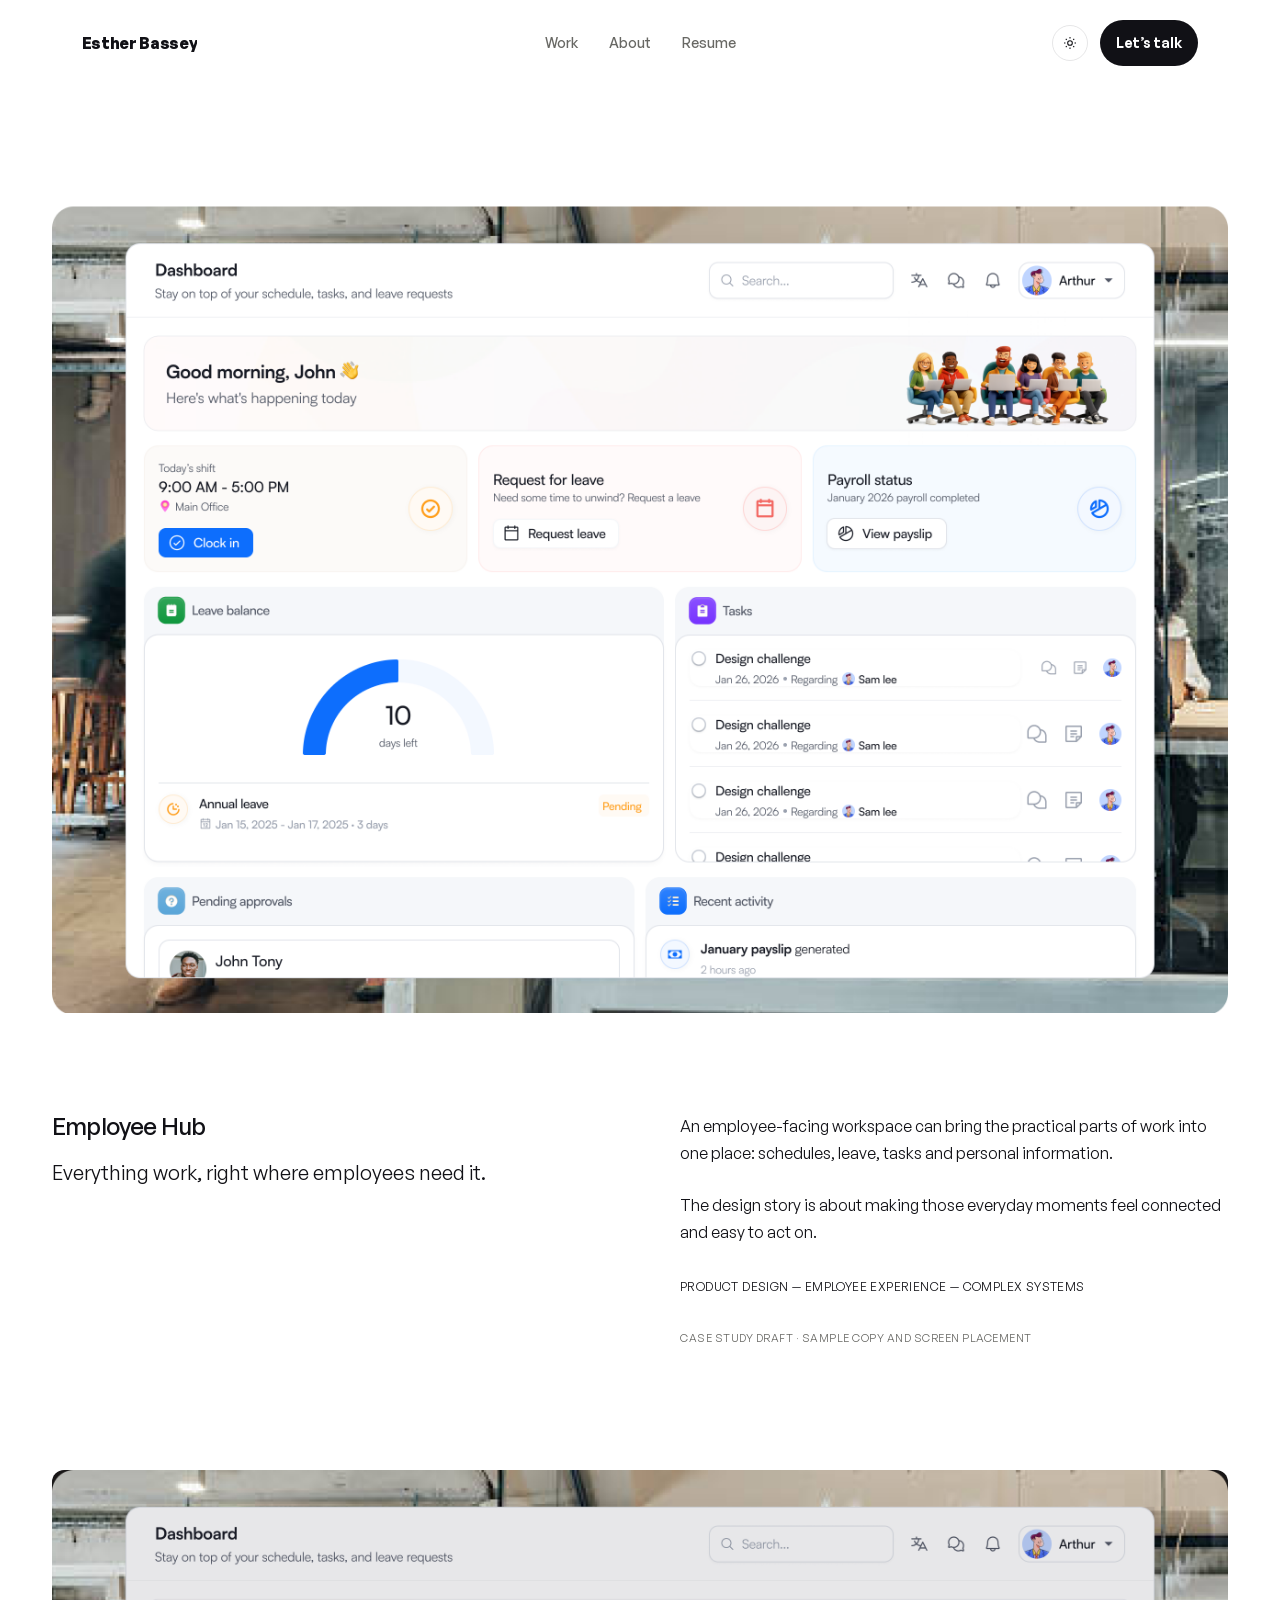
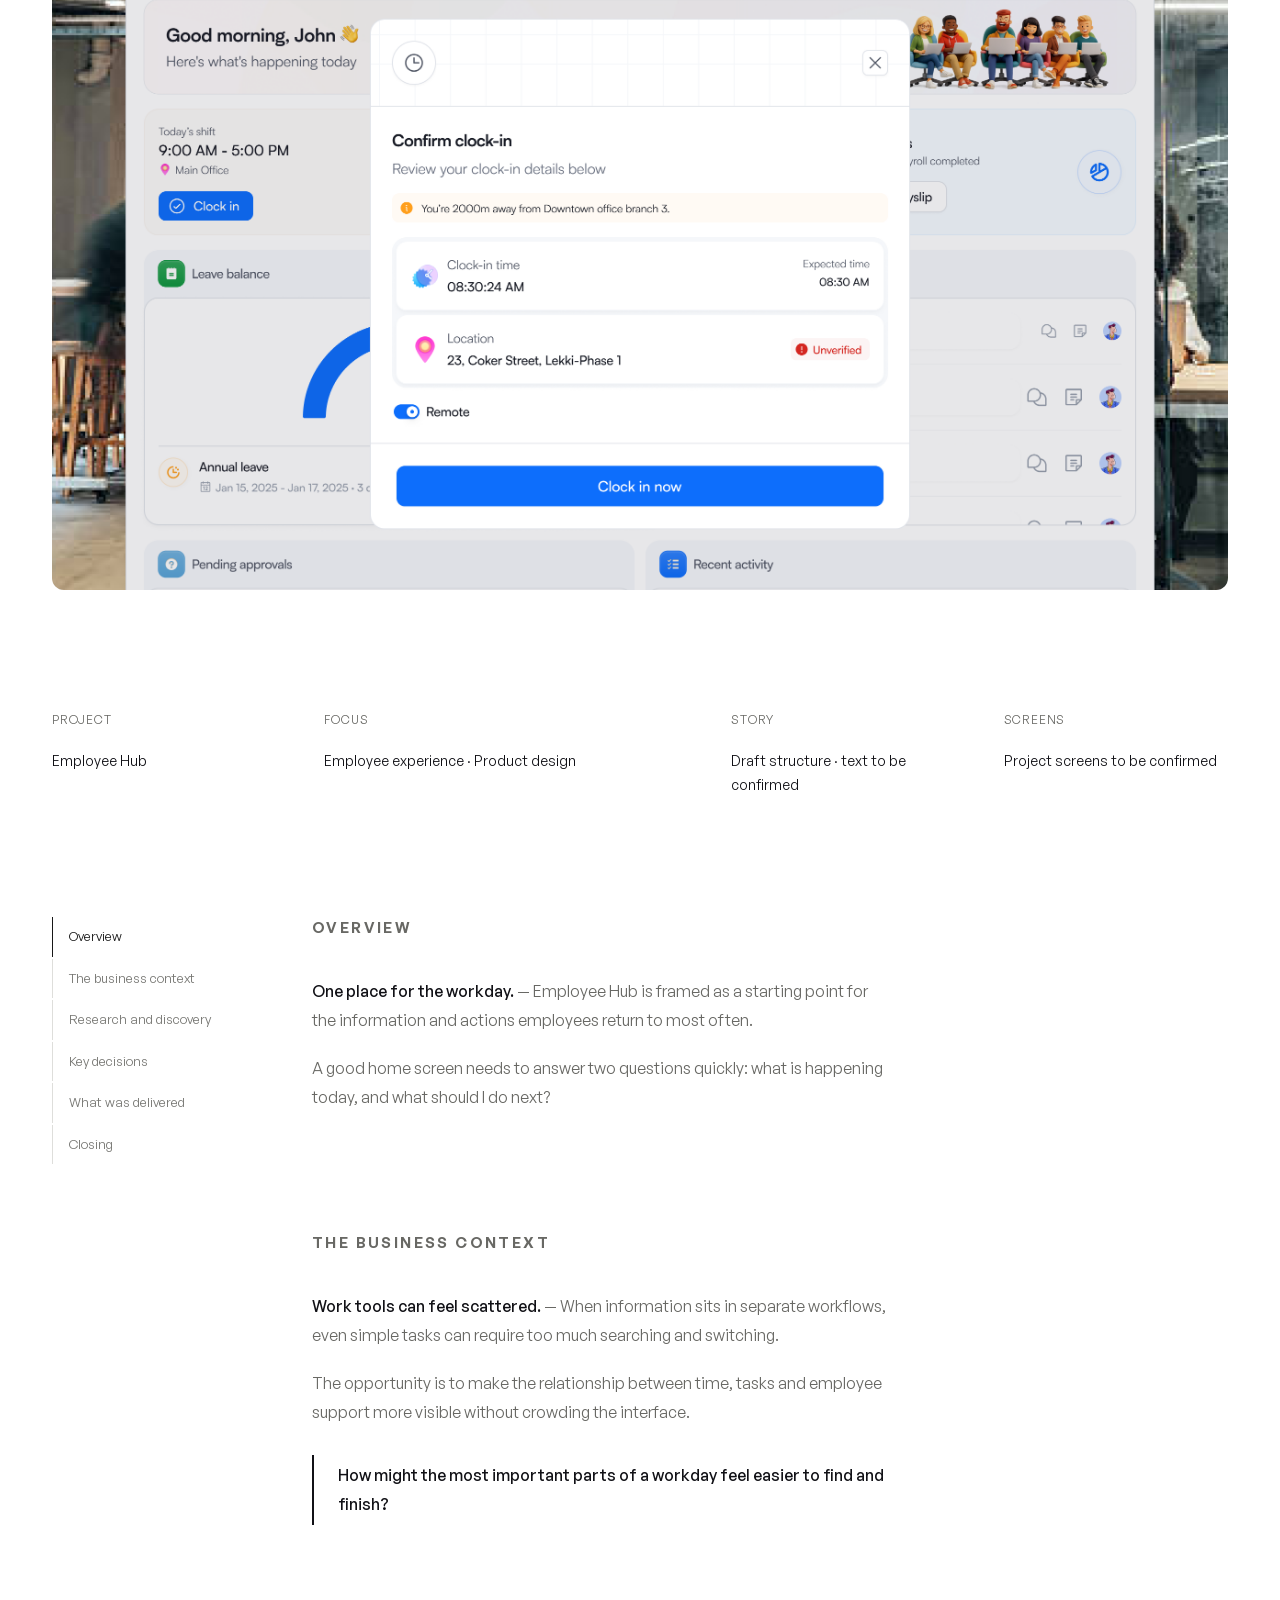
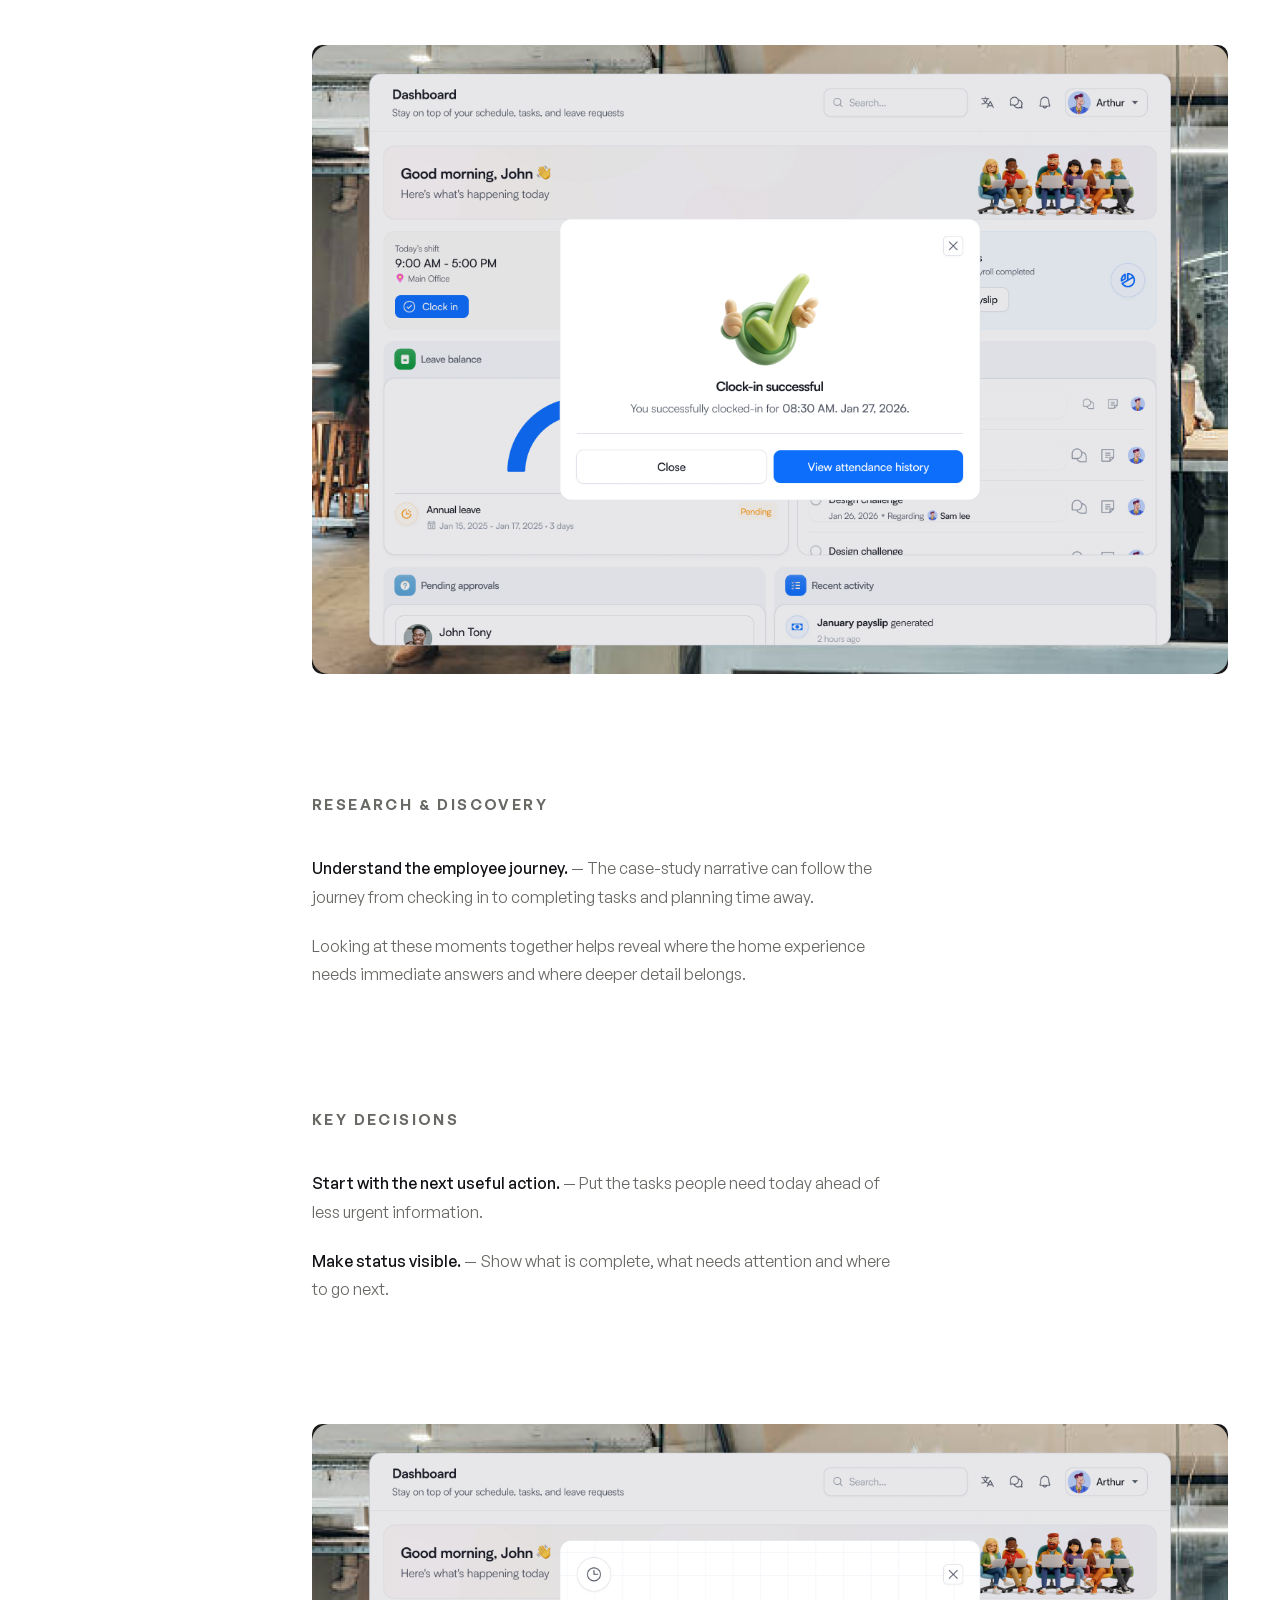
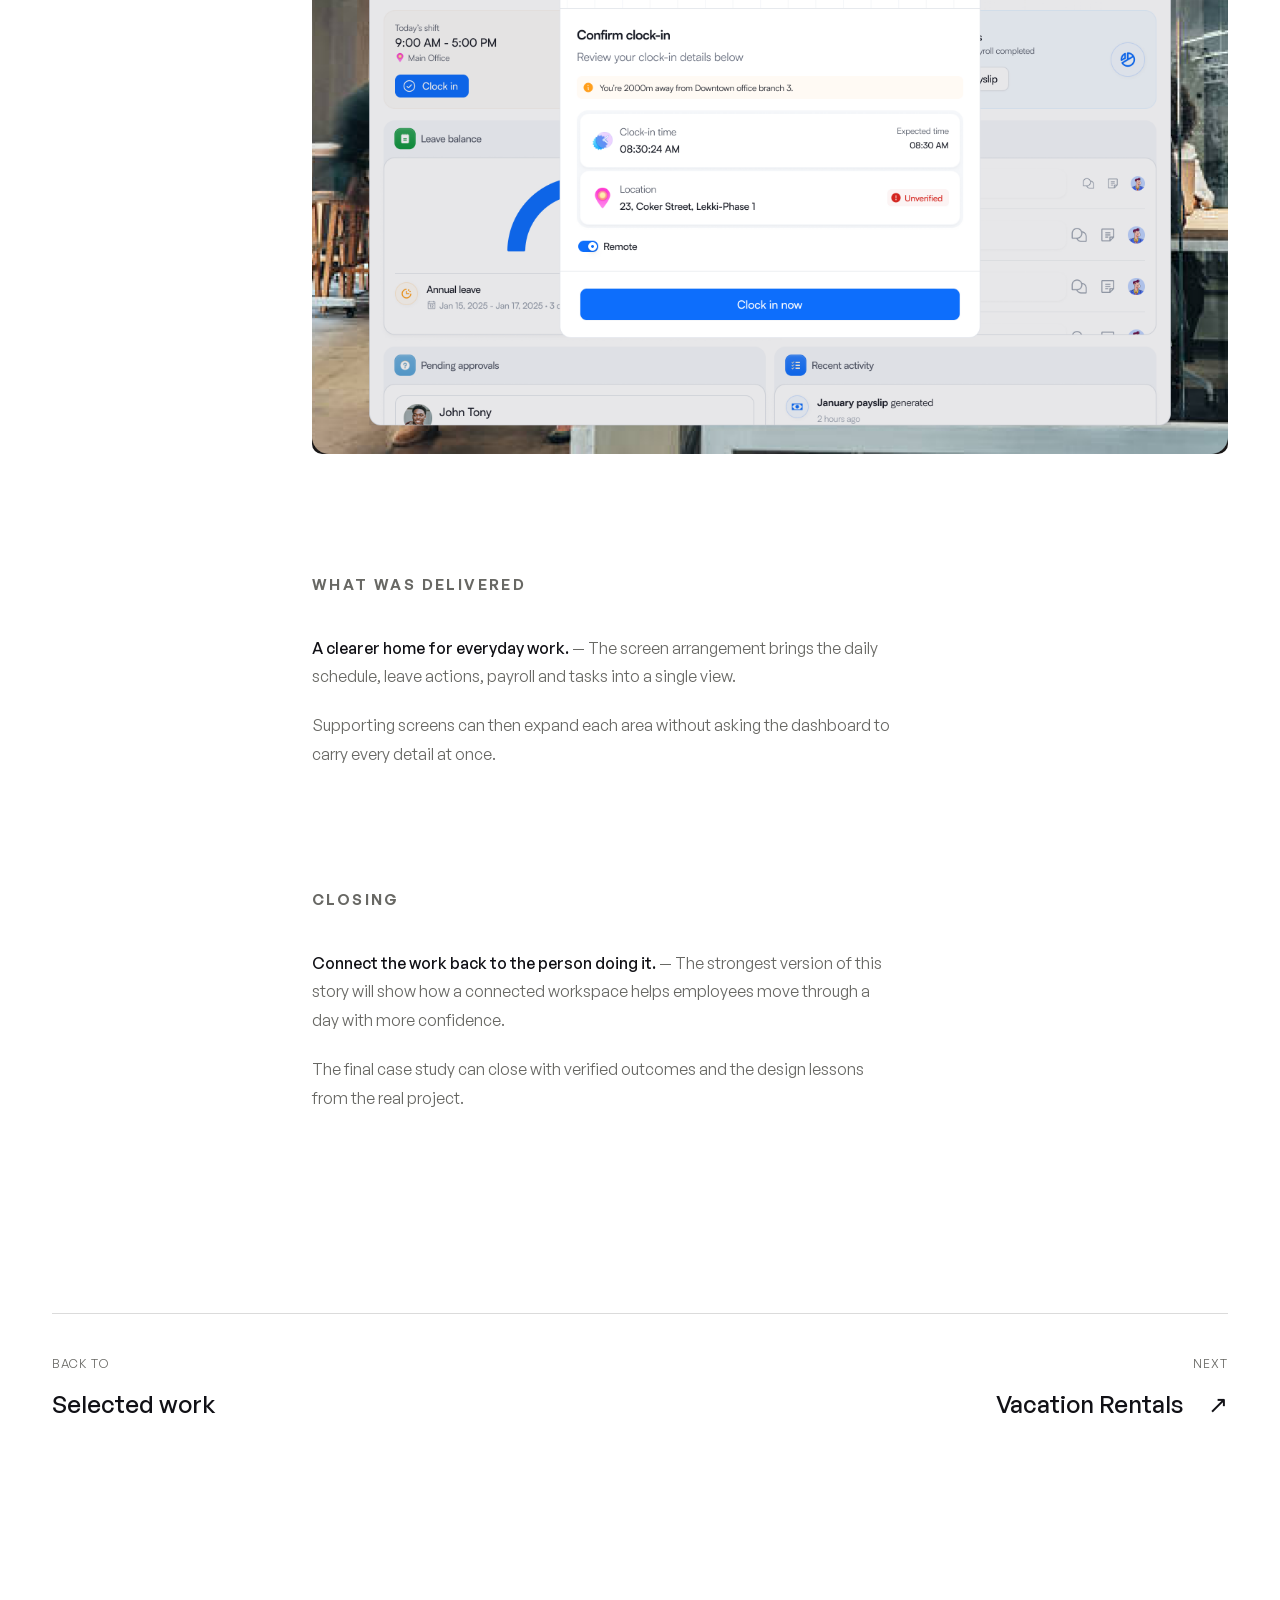
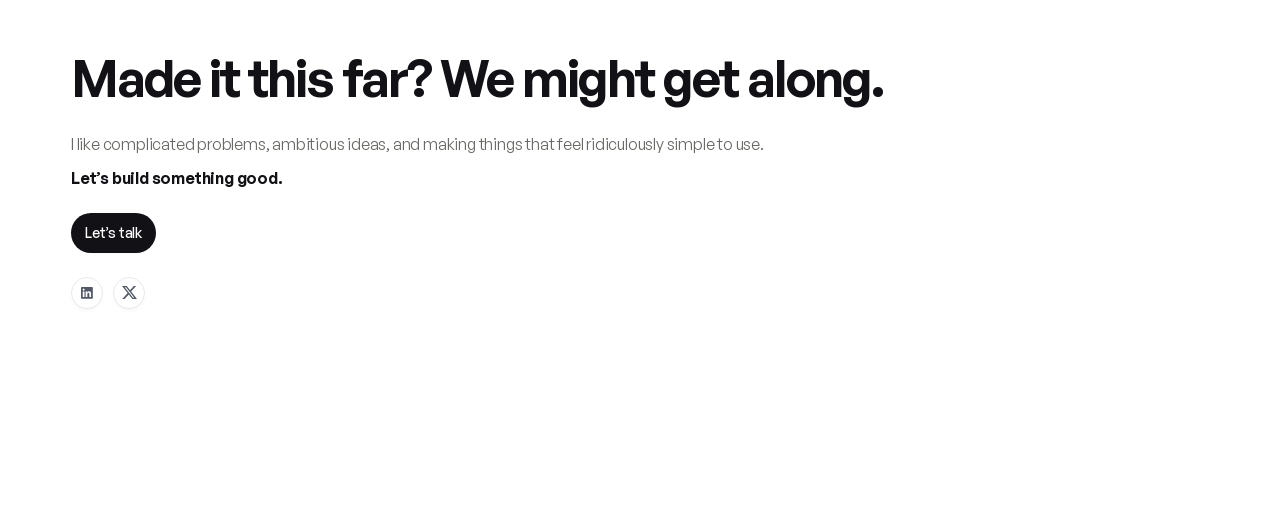
==== commit a42311e1: "Polish portfolio content and interactions" ====
--- a/project-case-study.html
+++ b/project-case-study.html
@@ -6,18 +6,18 @@
   <meta name="robots" content="noindex">
   <title>Case study draft — Esther Bassey</title>
   <script>try { document.documentElement.dataset.theme = localStorage.getItem('portfolio-theme') || (matchMedia('(prefers-color-scheme: dark)').matches ? 'dark' : 'light'); } catch { document.documentElement.dataset.theme = matchMedia('(prefers-color-scheme: dark)').matches ? 'dark' : 'light'; }</script>
-  <link rel="stylesheet" href="./styles.css?v=20260927-2">
+  <link rel="stylesheet" href="./styles.css?v=20261006-7">
   <link rel="stylesheet" href="./case-study.css">
   <script src="./project-case-study.js" defer></script>
   <script src="./case-study.js" defer></script>
-  <script src="./case-footer.js" defer></script>
+  <script src="./case-footer.js?v=20261006-3" defer></script>
 </head>
 <body>
   <a class="skip" href="#main-content">Skip to main content</a>
   <header class="site-header">
     <div class="header-shell">
       <a class="brand" href="./index.html#top" aria-label="Esther Bassey, home"><span class="brand-full">Esther Bassey</span><span class="brand-short" aria-hidden="true">EB</span></a>
-      <nav class="desktop-nav" aria-label="Primary navigation"><a href="./index.html#selected-work">Work</a><a href="./index.html#about">About</a><a href="./index.html#resume">Resume</a></nav>
+      <nav class="desktop-nav" aria-label="Primary navigation"><a href="./index.html#selected-work">Work</a><a href="./index.html#about">About</a><a href="./assets/Esther_Bassey_Product_Designer_CV.pdf" target="_blank" rel="noopener noreferrer">Resume</a></nav>
       <div class="header-actions"><button class="theme-button" type="button" aria-label="Toggle color theme"><svg viewBox="0 0 24 24" aria-hidden="true"><path d="M12 3v2.2M12 18.8V21M3 12h2.2M18.8 12H21M5.64 5.64 7.2 7.2M16.8 16.8l1.56 1.56M18.36 5.64 16.8 7.2M7.2 16.8l-1.56 1.56"/><circle cx="12" cy="12" r="3.5"/></svg></button><a class="talk-button" href="mailto:estherbassey4502@gmail.com">Let’s talk</a></div>
     </div>
   </header>
@@ -51,7 +51,7 @@
   </main>
   <footer class="contact-section" id="contact" aria-labelledby="contact-title">
     <div class="contact-inner">
-      <div class="contact-intro"><h2 id="contact-title">You made it all the way down here.</h2><div class="contact-details"><div class="contact-copy"><p>Either you're very thorough...</p><p>Or we should probably talk</p></div><a class="contact-email" href="mailto:estherbassey4502@gmail.com">Send me an email</a><div class="contact-socials" aria-label="Social platforms"><a class="contact-social contact-linkedin" href="https://www.linkedin.com/in/esther-bassey-530497216/" target="_blank" rel="noopener noreferrer" aria-label="Esther Bassey on LinkedIn"><img src="./assets/social-linkedin.svg" width="40" height="40" alt=""></a><a class="contact-social contact-x" href="https://x.com/estybayy" target="_blank" rel="noopener noreferrer" aria-label="Esther Bassey on X"><img src="./assets/social-x.svg" width="15" height="13" alt=""></a></div></div></div>
+      <div class="contact-intro"><h2 id="contact-title">Made it this far? We might get along.</h2><div class="contact-details"><div class="contact-copy"><p>I like complicated problems, ambitious ideas, and making things that feel ridiculously simple to use.</p><p>Let’s build something good.</p></div><a class="contact-email" href="mailto:estherbassey4502@gmail.com">Let’s talk</a><div class="contact-socials" aria-label="Social platforms"><a class="contact-social contact-linkedin" href="https://www.linkedin.com/in/esther-bassey-530497216/" target="_blank" rel="noopener noreferrer" aria-label="Esther Bassey on LinkedIn"><img src="./assets/social-linkedin.svg" width="40" height="40" alt=""></a><a class="contact-social contact-x" href="https://x.com/estybayy" target="_blank" rel="noopener noreferrer" aria-label="Esther Bassey on X"><img src="./assets/social-x.svg" width="15" height="13" alt=""></a></div></div></div>
       <ul class="contact-tags" aria-label="Things I do"><li>UNTANGLING COMPLEXITY</li><li>MAKING PIXELS BEHAVE</li><li>PROTOTYPING</li><li>BUILDING INTERFACES</li><li>THINKING IN SYSTEMS</li><li>OBSESSING OVER DETAILS</li><li>DESIGNING INTERACTIONS</li><li>ASKING “WHAT IF?”</li></ul>
     </div>
   </footer>
--- a/styles.css
+++ b/styles.css
@@ -13,7 +13,7 @@
   --muted: #74747d;
   --line: #e9e9ed;
   --soft: #f5f7fa;
-  --accent: #ed71df;
+  --accent: #000;
   --ease: cubic-bezier(0.2, 0.8, 0.2, 1);
 }
 
@@ -65,7 +65,7 @@
   height: 62px;
   margin-top: 24px;
   padding: 0 18px;
-  border: 1px solid color-mix(in srgb, var(--line) 70%, transparent);
+  border: 1px solid color-mix(in srgb, var(--ink) 10%, transparent);
   border-radius: 32px;
   background: color-mix(in srgb, var(--page) 40%, transparent);
   box-shadow: 0 12px 34px color-mix(in srgb, var(--ink) 9%, transparent);
@@ -122,7 +122,7 @@
   height: 36px;
   display: grid;
   place-items: center;
-  border: 1px solid var(--line);
+  border: 1px solid color-mix(in srgb, var(--ink) 10%, transparent);
   border-radius: 24px;
   background: transparent;
   color: var(--ink);
@@ -272,7 +272,10 @@
     transform 1050ms cubic-bezier(.16, 1, .3, 1);
 }
 
-.showcase-card-ai { border-radius: 7.08% / 4.607%; }
+.showcase-card-ai { overflow: hidden; border-radius: 7.08% / 4.607%; background: #b0f9ac; }
+.showcase-card-ai img { display: block; width: 100%; height: 100%; object-fit: fill; }
+.showcase-card-ai::after { content: ""; position: absolute; inset: 0 0 auto; height: 18%; background: #b0f9ac; }
+.showcase-card-ai-title { position: absolute; top: 5.8%; left: 0; z-index: 2; width: 100%; padding: 2.1% 0 1.8%; color: #181b25; font-size: clamp(8px, 1.55vw, 24px); font-weight: 600; line-height: 1; text-align: center; white-space: nowrap; }
 .systems-card { overflow: hidden; }
 .systems-card-image { display: block; width: 100%; height: 100%; object-fit: fill; border-radius: inherit; }
 .systems-card-title {
@@ -374,10 +377,10 @@
   100% { opacity: 1; transform: translate(-50%, -50%) scale(1) rotate(var(--r)); }
 }
 
-.showcase-card-product { left: -1.917%; top: 2.15%; width: 24.25%; height: 95.77%; transform: rotate(4deg); transition-delay: 0ms; }
-.showcase-card-interaction { left: 21.909%; top: 4.945%; width: 24.25%; height: 95.77%; transform: rotate(-3deg); transition-delay: 20ms; }
-.showcase-card-systems { left: 52.908%; top: 2.15%; width: 24.25%; height: 95.77%; transform: rotate(5deg); transition-delay: 40ms; }
-.showcase-card-ai { left: 76.70%; top: 6.49%; width: 28.25%; height: 95.77%; transform: rotate(-4deg); transition-delay: 60ms; }
+.showcase-card-product { left: -.4%; top: 2.5%; width: 24.25%; height: 94%; transform: rotate(-2.5deg); transition-delay: 0ms; }
+.showcase-card-interaction { left: 22.9%; top: 3.3%; width: 24.25%; height: 94%; transform: rotate(2deg); transition-delay: 20ms; }
+.showcase-card-systems { left: 52.4%; top: 2.7%; width: 24.25%; height: 94%; transform: rotate(-2deg); transition-delay: 40ms; }
+.showcase-card-ai { left: 75.4%; top: 3.5%; width: 25.5%; height: 94%; transform: rotate(2.5deg); transition-delay: 60ms; }
 
 .work-showcase:not(.is-organized) .showcase-card:hover { scale: 1.008; translate: 0 -3px; }
 
@@ -388,6 +391,7 @@
 .work-showcase.is-organized .showcase-card-ai { left: 72.8365%; width: 27.1635%; }
 
 .showcase-hint {
+  display: none;
   position: absolute;
   right: 22px;
   bottom: 18px;
@@ -412,8 +416,8 @@
   border: 0;
   border-radius: 999px;
   background: var(--accent);
-  box-shadow: 0 8px 22px rgba(237, 113, 223, .24);
-  color: #fff;
+  box-shadow: 0 8px 22px rgba(0, 0, 0, .2);
+  color: var(--page);
   font-size: 14px;
   font-weight: 500;
   letter-spacing: .01em;
@@ -422,7 +426,7 @@
   pointer-events: none;
   opacity: 0;
   transform: translate3d(-999px, -999px, 0) scale(.92);
-  transition: opacity 160ms ease, scale 160ms ease, transform 80ms linear;
+  transition: none;
 }
 
 .work-showcase.is-pointer-inside .showcase-cursor-pill { opacity: 1; scale: 1; }
@@ -432,17 +436,16 @@
   .showcase-stage { inset: 8% 5% 10%; }
   .work-showcase.is-organized .showcase-stage { inset: 8% 5% 10%; }
   .showcase-card { transition-duration: 680ms; }
-  .showcase-card-product { left: -2%; top: 0; width: 49%; height: 47%; transform: rotate(2deg); }
-  .showcase-card-interaction { left: 48%; top: 3%; width: 49%; height: 46%; transform: rotate(-1.5deg); }
-  .showcase-card-systems { left: 1%; top: 49%; width: 50%; height: 47%; transform: rotate(2.5deg); }
-  .showcase-card-ai { left: 48%; top: 51%; width: 55%; height: 47%; transform: rotate(-2deg); }
+  .showcase-card-product { left: 0; top: .5%; width: 49%; height: 47%; transform: rotate(-2deg); }
+  .showcase-card-interaction { left: 48%; top: 1.5%; width: 49%; height: 47%; transform: rotate(1.5deg); }
+  .showcase-card-systems { left: 0; top: 50%; width: 49%; height: 47%; transform: rotate(-1.5deg); }
+  .showcase-card-ai { left: 48%; top: 51%; width: 51%; height: 47%; transform: rotate(2deg); }
   .work-showcase.is-organized .showcase-card { width: 48%; height: 47%; transform: none; }
   .work-showcase.is-organized .showcase-card-product { left: 0; top: 0; }
   .work-showcase.is-organized .showcase-card-interaction { left: 52%; top: 0; }
   .work-showcase.is-organized .showcase-card-systems { left: 0; top: 51%; }
   .work-showcase.is-organized .showcase-card-ai { left: 52%; top: 51%; }
-  .showcase-hint { right: 14px; bottom: 12px; }
-  .showcase-hint-desktop { display: none; }
+  .showcase-hint { display: block; right: 14px; bottom: 12px; }
   .showcase-hint-mobile { display: inline; }
   .showcase-cursor-pill { display: none; }
 }
@@ -912,19 +915,17 @@
   padding: 8px 12px;
   border-radius: 999px;
   background: var(--accent);
-  box-shadow: 0 8px 22px rgba(237, 113, 223, .24);
-  color: #fff;
+  box-shadow: 0 8px 22px rgba(0, 0, 0, .2);
+  color: var(--page);
   font-size: 14px;
   font-weight: 500;
   line-height: 1;
   white-space: nowrap;
   pointer-events: none;
   opacity: 0;
-  transform: translate3d(-999px, -999px, 0) scale(.92);
-  transition: opacity 160ms ease, scale 160ms ease, transform 80ms linear;
-}
-[data-theme="dark"] .case-study-pill { color: #fff; }
-[data-case-study-hover].is-pointer-inside .case-study-pill { opacity: 1; scale: 1; }
+  transform: translate3d(-999px, -999px, 0);
+}
+[data-case-study-hover].is-pointer-inside .case-study-pill { opacity: 1; }
 .project h3 { margin: 16px 0 4px; font-size: 18px; line-height: 1.3; text-transform: uppercase; }
 .project p { margin: 0; color: var(--muted); font-size: 15px; line-height: 1.5; }
 .project-tags { display: flex; flex-wrap: wrap; gap: 8px; padding: 0; margin: 12px 0 0; list-style: none; }
@@ -932,14 +933,14 @@
 .more-work { padding: 80px 0; }
 .more-work-inner { width: calc(100% - 2 * clamp(24px, 5.55vw, 80px)); max-width: clamp(1280px, 83.333vw, 1600px); margin: 0 auto; }
 .more-work-intro { display: flex; align-items: flex-start; gap: 24px; }
-.more-work-intro .section-number { padding-top: 14px; font-size: 24px; font-weight: 600; text-decoration: underline; letter-spacing: -.07em; }
-.more-work-intro h2 { margin: 0; font-size: clamp(38px, 4vw, 54px); line-height: 64px; font-weight: 700; letter-spacing: -2px; }
+.more-work-intro .section-number { padding-top: 14px; font-size: 24px; font-weight: 600; text-decoration: underline; letter-spacing: -2px; }
+.more-work-intro h2 { margin: 0; font-size: clamp(38px, 4vw, 54px); line-height: 64px; font-weight: 600; letter-spacing: -2px; }
 .more-work-intro p { margin: 12px 0 0; color: var(--muted); font-size: 16px; line-height: 22px; letter-spacing: -.2px; }
 .more-work-filters { display: flex; flex-wrap: wrap; gap: 12px; margin-top: 40px; }
+.more-work-filters[hidden] { display: none; }
 .more-work-filter { min-height: 24px; padding: 3px 8px; border: 1px solid var(--line); border-radius: 6px; background: var(--page); color: var(--muted); font-size: 12px; line-height: 16px; cursor: pointer; }
 .more-work-filter:hover { color: var(--ink); border-color: var(--muted); }
-.more-work-filter.active { border-color: var(--accent); background: var(--accent); color: #fff; }
-[data-theme="dark"] .more-work-filter.active { color: #fff; }
+.more-work-filter.active { border-color: var(--accent); background: var(--accent); color: var(--page); }
 .more-work-grid { display: grid; grid-template-columns: repeat(2, minmax(0, 1fr)); gap: 40px 12px; margin-top: 40px; }
 .more-work-card[hidden] { display: none; }
 .more-work-artwork { display: grid; place-items: center; aspect-ratio: 634 / 592; overflow: hidden; border-radius: 28px; background: var(--soft); }
@@ -963,8 +964,6 @@
 .more-work-card h3 a:hover, .more-work-card h3 a:focus-visible { text-decoration: underline; text-underline-offset: 4px; }
 .more-work-card p { margin: 0; color: var(--muted); font-size: 16px; line-height: 22px; letter-spacing: -.2px; }
 .more-work-card .project-tags { margin-top: 20px; }
-.more-work-see-all { display: inline-flex; align-items: center; min-height: 40px; margin-top: 40px; padding: 10px 14px; border: 0; border-radius: 24px; background: var(--ink); color: var(--page); font-size: 14px; font-weight: 500; cursor: pointer; }
-.more-work-see-all:hover { opacity: .85; }
 .about-me { padding: 80px 0; }
 .about-me-inner { width: calc(100% - 2 * clamp(24px, 5.55vw, 80px)); max-width: clamp(1280px, 83.333vw, 1600px); margin: 0 auto; }
 .about-me-intro { display: flex; align-items: flex-start; gap: 24px; }
@@ -978,20 +977,15 @@
 .about-me-copy strong { color: var(--ink); font-weight: 500; }
 .about-me-copy .about-me-link { color: var(--ink); font-weight: 500; text-decoration: underline; text-decoration-color: var(--muted); text-underline-offset: 3px; }
 .about-me-copy .about-me-link:hover { text-decoration-color: var(--accent); }
-.about-me-copy .about-me-colour { color: var(--accent); font-weight: 600; }
-.about-me-photos { display: grid; grid-template-columns: 352fr repeat(3, 107.666fr); gap: 12px; width: 100%; height: 0; min-width: 0; min-height: 100%; }
-.about-me-photos[data-active="1"] { grid-template-columns: 107.666fr 352fr 107.666fr 107.666fr; }
-.about-me-photos[data-active="2"] { grid-template-columns: 107.666fr 107.666fr 352fr 107.666fr; }
-.about-me-photos[data-active="3"] { grid-template-columns: 107.666fr 107.666fr 107.666fr 352fr; }
-.about-photo { display: block; width: 100%; min-width: 0; min-height: 0; height: 100%; padding: 0; border: 0; border-radius: 10px; overflow: hidden; background: transparent; cursor: pointer; }
-.about-photo:focus-visible { outline-offset: 3px; }
-.about-me-photos img { display: block; width: 100%; height: 100%; min-width: 0; object-fit: cover; border-radius: 10px; }
-.about-photo:first-child img { object-position: center; }
-.about-photo:nth-child(2) img { object-position: 52% center; }
-.about-photo:nth-child(3) img { object-position: 48% center; }
-.about-photo:nth-child(4) img { object-position: 52% center; }
+.about-me-copy .about-me-colour { color: #8246c9; font-weight: 600; }
+[data-theme="dark"] .about-me-copy .about-me-colour { color: #c9a0ff; }
+.about-me-photos { display: grid; grid-template-columns: minmax(0, 352fr) minmax(0, 419fr); grid-template-rows: repeat(2, minmax(0, 1fr)); gap: 12px; width: 100%; height: 0; min-width: 0; min-height: 100%; align-self: stretch; }
+.about-me-photos img { display: block; width: 100%; height: 100%; min-width: 0; min-height: 0; object-fit: cover; border-radius: 10px; }
+.about-me-photos img:first-child { grid-row: 1 / 3; object-position: center; }
+.about-me-photos img:nth-child(2) { object-position: 50% 46%; }
+.about-me-photos img:nth-child(3) { object-position: center; }
 .contact-section { padding: 80px 0 0; overflow: hidden; }
-.contact-inner { position: relative; width: calc(100% - 2 * clamp(24px, 5.55vw, 80px)); max-width: clamp(1280px, 83.333vw, 1600px); min-height: clamp(560px, 70vh, 760px); margin: 0 auto; }
+.contact-inner { position: relative; width: calc(100% - 2 * clamp(24px, 5.55vw, 80px)); max-width: clamp(1280px, 83.333vw, 1600px); min-height: 420px; margin: 0 auto; }
 .contact-intro { position: relative; z-index: 1; display: flex; flex-direction: column; align-items: flex-start; gap: 24px; }
 .contact-intro h2 { margin: 0; font-size: clamp(38px, 4vw, 54px); line-height: 64px; font-weight: 600; letter-spacing: -2px; }
 .contact-details { display: flex; flex-direction: column; align-items: flex-start; gap: 24px; }
@@ -1003,11 +997,20 @@
 .contact-email:hover { opacity: .85; }
 .contact-socials { display: flex; align-items: center; gap: 10px; }
 .contact-social { display: block; width: 32px; height: 32px; border-radius: 24px; overflow: hidden; }
-.contact-linkedin img { display: block; width: 40px; height: 40px; max-width: none; transform: translate(-4px, -1px); }
+.contact-linkedin { border: 1px solid var(--line); background: #fff; box-shadow: 0 3px 5px -1px rgba(16,24,40,.03), 0 1px 4px -2px rgba(16,24,40,.05); }
+.contact-linkedin img { display: block; width: 40px; height: 40px; max-width: none; transform: translate(-5px, -2px); clip-path: inset(9px 12px 15px 12px); }
 .contact-x { display: grid; place-items: center; border: 1px solid var(--line); background: var(--page); box-shadow: 0 3px 5px -1px rgba(16,24,40,.03), 0 1px 4px -2px rgba(16,24,40,.05); }
 .contact-x img { display: block; width: 15px; height: 13px; }
 .contact-tags { position: absolute; z-index: 2; inset: 0; display: block; width: 100%; height: 100%; margin: 0; padding: 0; overflow: hidden; list-style: none; pointer-events: none; }
-.contact-tags li { position: absolute; top: 0; left: 0; display: flex; align-items: center; justify-content: center; min-height: 46px; padding: 12px 18px; border-radius: 999px; color: #181b25; font-size: 16px; line-height: 22px; letter-spacing: -.2px; text-align: center; white-space: nowrap; cursor: grab; user-select: none; will-change: transform; }
+.contact-tags li { position: absolute; top: 0; left: 0; display: flex; align-items: center; justify-content: center; min-height: 46px; padding: 12px; border-radius: 20px; color: #181b25; font-size: 16px; line-height: 22px; letter-spacing: -.2px; text-align: center; white-space: nowrap; cursor: grab; user-select: none; will-change: transform; }
+.contact-tags li.is-settled { animation: footer-pill-drift 11s ease-in-out infinite; }
+.contact-tags li.is-settled:nth-child(even) { animation-duration: 13s; animation-direction: reverse; }
+@keyframes footer-pill-drift {
+  0%, 100% { translate: 0 0; }
+  25% { translate: 4px -3px; }
+  50% { translate: -3px -4px; }
+  75% { translate: -2px 2px; }
+}
 .contact-tags li:active { cursor: grabbing; }
 .contact-tags li:nth-child(4n + 1) { background: #f4acf9; }
 .contact-tags li:nth-child(4n + 2) { background: #acd7f9; }
@@ -1018,7 +1021,7 @@
 .contact-tags li:nth-child(7) { background: #f9ceac; }
 .sr-only { position: absolute; width: 1px; height: 1px; padding: 0; margin: -1px; overflow: hidden; clip: rect(0, 0, 0, 0); white-space: nowrap; border: 0; }
 
-[data-theme="dark"] { color-scheme: dark; --page: #111114; --ink: #f6f6f4; --muted: #b1b1ba; --line: #35353d; --soft: #25252d; --accent: #ed71df; }
+[data-theme="dark"] { color-scheme: dark; --page: #111114; --ink: #f6f6f4; --muted: #b1b1ba; --line: #35353d; --soft: #25252d; --accent: #fff; }
 [data-theme="dark"] .selected-work-art { display: none; }
 [data-theme="dark"] .selected-work-content { position: static; width: 100%; height: auto; max-width: 1760px; margin: 0 auto; padding: 0 clamp(24px, 5.55vw, 80px); overflow: visible; clip-path: none; white-space: normal; }
 [data-theme="dark"] .work-showcase { background: #292931; }
@@ -1055,9 +1058,9 @@
   .more-work { padding: 64px 0; }
   .more-work-inner { width: calc(100% - 32px); }
   .more-work-intro { gap: 12px; }
-  .more-work-intro .section-number { padding-top: 6px; font-size: 16px; }
+  .more-work-intro .section-number { padding-top: 6px; font-size: 16px; letter-spacing: -.07em; }
   .more-work-intro h2 { font-size: clamp(34px, 8vw, 46px); line-height: 1.12; letter-spacing: -.055em; }
-  .more-work-intro p { margin-top: 8px; font-size: 14px; }
+  .more-work-intro p { margin-top: 8px; font-size: 16px; }
   .more-work-filters { margin-top: 28px; }
   .more-work-grid { grid-template-columns: 1fr; gap: 40px; margin-top: 28px; }
   .more-work-artwork { border-radius: 18px; }
@@ -1073,7 +1076,7 @@
   .about-me-body { display: flex; flex-direction: column; align-items: stretch; gap: 32px; margin-top: 32px; }
   .about-me-copy { font-size: 15px; line-height: 1.5; }
   .about-me-copy p { margin-bottom: 20px; }
-  .about-me-photos { height: clamp(340px, 60vw, 560px); min-height: 0; }
+  .about-me-photos { height: auto; min-height: 0; aspect-ratio: 783 / 594; }
   .contact-section { padding: 64px 0 0; }
   .contact-inner { width: calc(100% - 32px); min-height: 580px; }
   .contact-intro { gap: 20px; }
@@ -1085,19 +1088,15 @@
 }
 
 @media (max-width: 520px) {
-  .about-me-photos { grid-template-columns: minmax(0, 2.7fr) repeat(3, minmax(0, 1fr)); gap: 8px; height: 360px; }
-  .about-me-photos[data-active="1"] { grid-template-columns: minmax(0, 1fr) minmax(0, 2.7fr) repeat(2, minmax(0, 1fr)); }
-  .about-me-photos[data-active="2"] { grid-template-columns: repeat(2, minmax(0, 1fr)) minmax(0, 2.7fr) minmax(0, 1fr); }
-  .about-me-photos[data-active="3"] { grid-template-columns: repeat(3, minmax(0, 1fr)) minmax(0, 2.7fr); }
+  .about-me-photos { gap: 8px; }
   .about-me-photos img { border-radius: 8px; }
-  .about-photo { border-radius: 8px; }
   .contact-inner { min-height: 520px; }
-  .contact-tags { height: 100%; margin: 0; }
-  .contact-tags li { min-height: 34px; padding: 7px 9px; border-radius: 999px; font-size: 11px; line-height: 16px; }
+  .contact-tags { position: relative; display: flex; flex-wrap: wrap; justify-content: center; align-content: flex-start; gap: 12px 8px; height: auto; margin: 64px 0 0; padding-bottom: 20px; overflow: visible; }
+  .contact-tags li { position: static; min-height: 34px; padding: 7px 9px; border-radius: 999px; font-size: 11px; line-height: 16px; transform: none !important; animation: none !important; }
 }
 
 @media (prefers-reduced-motion: reduce) {
   *, *::before, *::after { scroll-behavior: auto !important; transition-duration: .001ms !important; }
-  .contact-tags { position: relative; display: flex; flex-wrap: wrap; align-content: flex-end; justify-content: center; gap: 10px; height: auto; min-height: 180px; margin-top: 48px; padding-bottom: 16px; pointer-events: auto; }
-  .contact-tags li { position: static; transform: none !important; }
-}
+  .contact-tags { position: relative; display: flex; flex-wrap: wrap; align-content: flex-end; justify-content: center; gap: 10px; height: auto; min-height: 180px; margin-top: 64px; padding-bottom: 16px; pointer-events: auto; }
+  .contact-tags li { position: static; transform: none !important; animation: none !important; }
+}
--- a/case-study.css
+++ b/case-study.css
@@ -14,7 +14,7 @@
 img { display: block; width: 100%; height: auto; }
 .cover { margin-top: 206px; margin-bottom: 100px; border-radius: 12px; overflow: hidden; }
 .cover img { aspect-ratio: 1.6; object-fit: cover; }
-.vacation-cover { position: relative; }
+.vacation-cover { position: relative; margin-top: 0; margin-bottom: 40px; }
 .vacation-cover-base { display: block; width: 100%; height: auto; }
 .vacation-cover .vacation-demo { border-radius: inherit; }
 .vacation-cover .vacation-demo-state { aspect-ratio: auto; object-fit: fill; }
@@ -27,6 +27,11 @@
 p { margin: 0 0 26px; }
 .intro-copy p { line-height: 1.65; }
 .intro-copy .disciplines { margin-top: 32px; margin-bottom: 0; font-size: 12px; line-height: 1.7; letter-spacing: .4px; }
+.vacation-introduction h1 { font-size: 24px; line-height: 1.06; font-weight: 600; letter-spacing: -.055em; }
+.vacation-introduction .subtitle { max-width: 520px; font-size: 14px; line-height: 1.25; letter-spacing: -.035em; }
+.vacation-introduction { margin-top: 206px; margin-bottom: 40px; }
+.vacation-introduction .intro-copy p { margin-bottom: 10px; }
+.vacation-introduction .intro-copy p:last-child { margin-bottom: 0; }
 .wide-image { overflow: hidden; border-radius: 12px; margin-bottom: 120px; }
 .project-details { display: grid; grid-template-columns: 1fr 1.6fr 1fr 1fr; gap: 48px; margin: 0 0 120px; }
 dt { font-size: 12px; letter-spacing: .8px; margin-bottom: 20px; color: var(--muted); }
@@ -50,6 +55,26 @@
 .story-questions { margin: 20px 0 24px; }
 .story .story-questions p { color: var(--ink); font-weight: 500; margin-bottom: 8px; }
 .story blockquote { max-width: 580px; margin: 28px 0; padding: 6px 0 6px 24px; border-left: 2px solid currentColor; color: var(--ink); font-size: 16px; line-height: 1.8; font-weight: 500; }
+.vacation-details { grid-template-columns: 1fr 1fr 2fr; }
+.vacation-details dt { margin-bottom: 5px; }
+.vacation-story h3 { max-width: 700px; margin: 64px 0 24px; color: var(--ink); font-size: clamp(22px, 2.4vw, 30px); line-height: 1.3; font-weight: 600; letter-spacing: -.035em; }
+.vacation-story h2 + h3 { margin-top: 0; }
+.vacation-story .story-stack { line-height: 1.9; }
+.vacation-story .story-components p { margin-bottom: 22px; }
+.vacation-story .story-image { max-width: 860px; margin: 36px 0 52px; }
+.vacation-story .story-screen { max-width: 860px; margin-top: 40px; }
+.vacation-story .story-screen img { border-radius: 10px; background: var(--soft); }
+.vacation-story .story-screen-media { position: relative; }
+.vacation-story .story-screen .marketplace-card-overlay { position: absolute; top: 20.1%; left: 8.55%; width: 82.85%; height: auto; border-radius: 0; background: transparent; }
+.vacation-story .story-screen figcaption { max-width: 580px; margin-top: 14px; color: var(--muted); font-size: 14px; line-height: 1.6; }
+.vacation-story .story-page-link { display: inline-block; color: var(--ink); font-size: 16px; font-weight: 500; line-height: 1.5; border-bottom: 1px solid currentColor; }
+.vacation-story .story-page-link:hover { opacity: .7; }
+.vacation-screen-gallery { display: grid; gap: 64px; max-width: 860px; margin-top: 48px; }
+.vacation-screen-gallery figure { margin: 0; }
+.vacation-screen-gallery img { border-radius: 10px; background: var(--soft); }
+.vacation-screen-gallery figcaption { display: flex; flex-direction: column; gap: 4px; margin-top: 16px; font-size: 16px; line-height: 1.5; color: var(--muted); }
+.vacation-screen-gallery figcaption strong { color: var(--ink); font-weight: 600; }
+.vacation-screen img { background: var(--soft); }
 .story-image { margin: 0 0 120px; overflow: hidden; border-radius: 10px; }
 .project-pagination { display: flex; justify-content: space-between; gap: 24px; margin: 80px 0 140px; padding-top: 40px; border-top: 1px solid #ffffff24; }
 .project-pagination a { display: flex; flex-direction: column; gap: 12px; }
@@ -75,16 +100,21 @@
   .introduction { gap: 40px; }
   .story-layout { grid-template-columns: 150px minmax(0,1fr); gap: 32px; }
   .project-details { grid-template-columns: 1fr 1fr; }
+  .vacation-details { grid-template-columns: 1fr 1fr; }
 }
 @media (max-width: 600px) {
   html { scroll-padding-top: 150px; }
   .container { padding-inline: 20px; }
   .cover { margin-top: 228px; margin-bottom: 56px; }
+  .vacation-cover { margin-top: 0; margin-bottom: 40px; }
+  .vacation-introduction { margin-top: 228px; }
   .cover img { aspect-ratio: 1; }
   .vacation-cover .vacation-demo-state { aspect-ratio: auto; }
   .introduction { grid-template-columns: 1fr; gap: 36px; margin-bottom: 64px; }
   .wide-image { margin-bottom: 64px; }
   .project-details { gap: 32px 20px; margin-bottom: 64px; }
+  .vacation-details { grid-template-columns: 1fr; }
+  .vacation-story h3 { margin-top: 48px; font-size: 23px; }
   .story-layout { display: block; }
   .story-layout aside { position: sticky; top: 83px; z-index: 10; margin: 0 -20px 36px; background: #131313f2; backdrop-filter: blur(12px); }
   [data-theme="light"] .story-layout aside { background: #fffffff2; }
